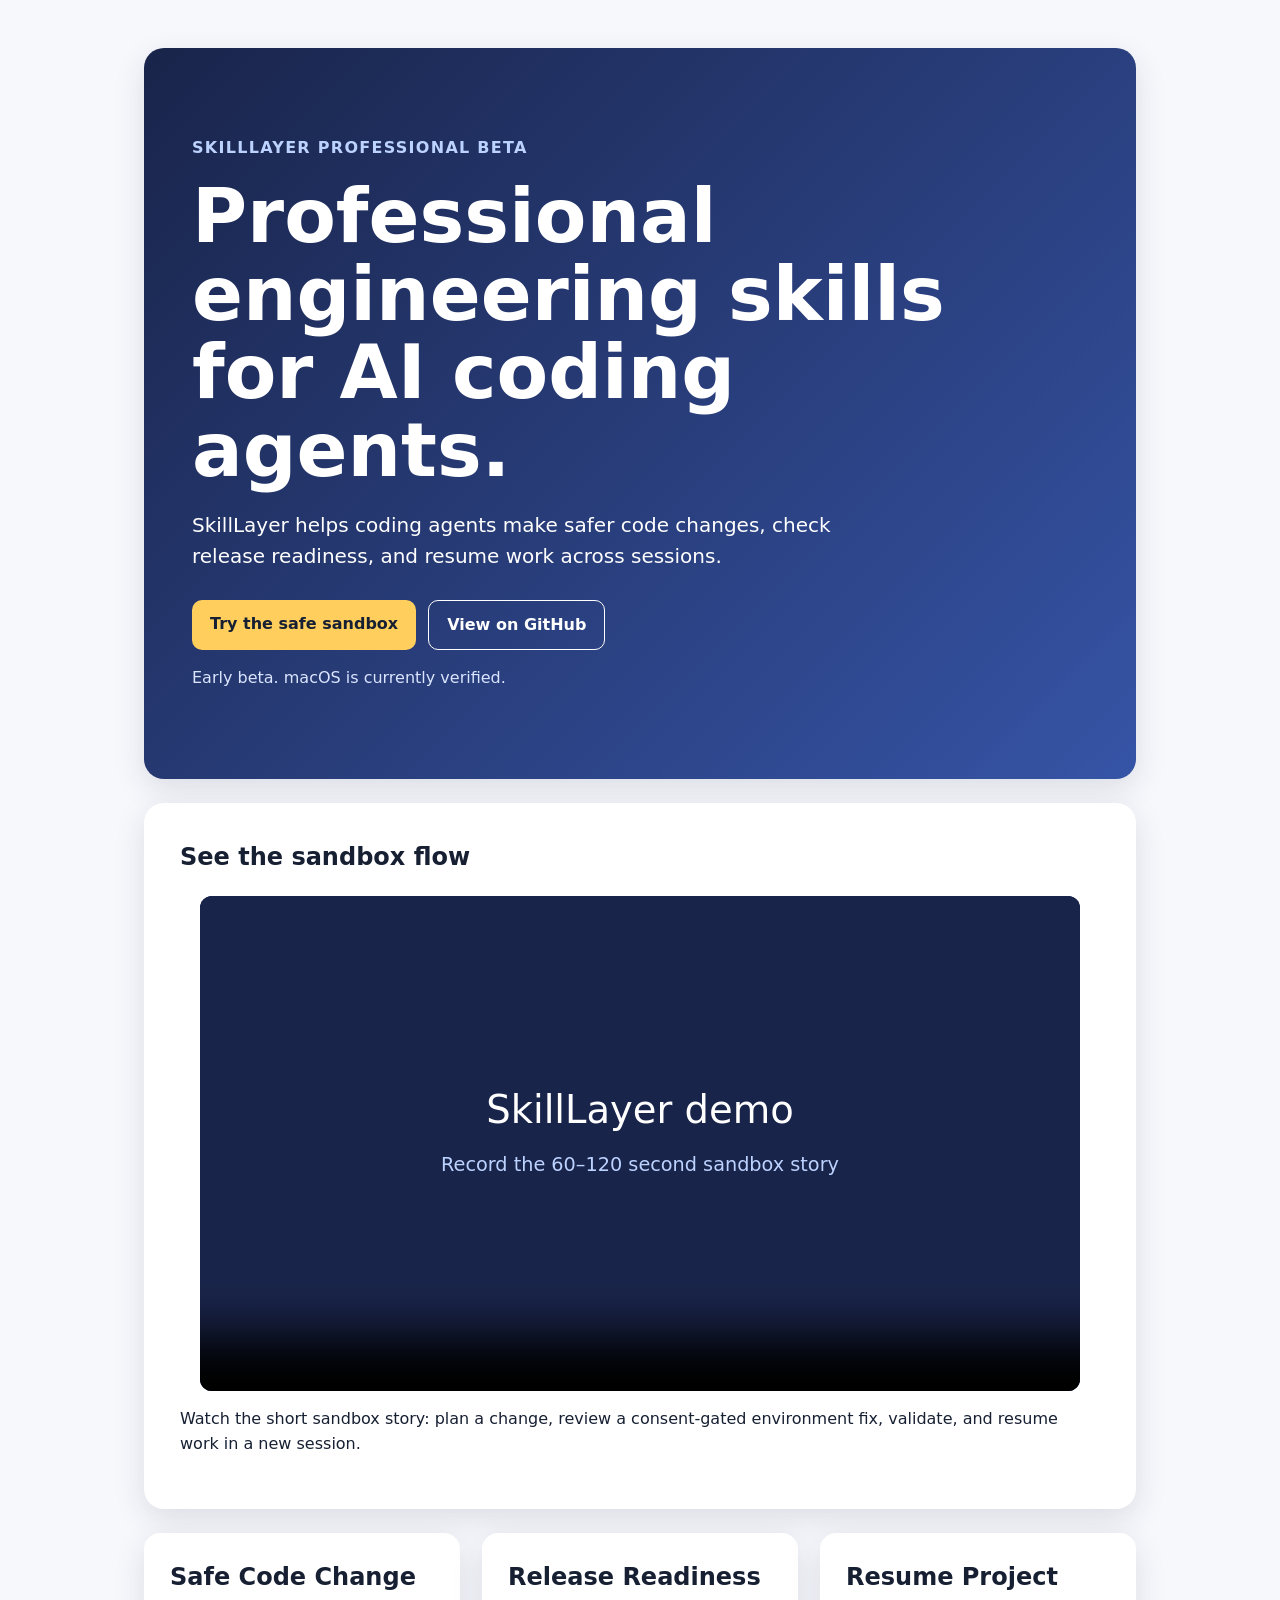
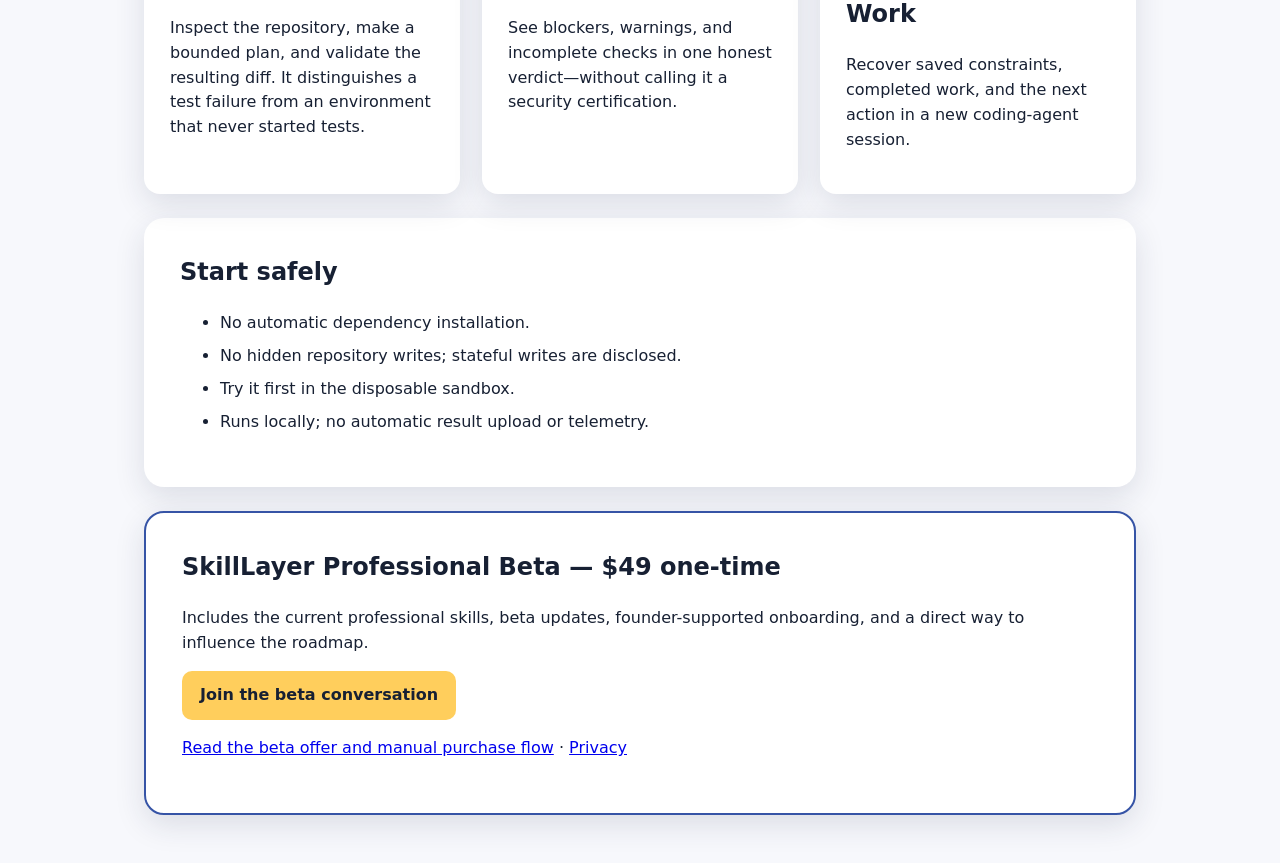
==== docs/index.html @ 871c48cc "docs: fix GitHub Pages directory structure" ====
<!doctype html>
<html lang="en">
  <head>
    <meta charset="utf-8">
    <meta name="viewport" content="width=device-width, initial-scale=1">
    <meta name="description" content="Professional engineering skills for AI coding agents.">
    <title>SkillLayer — Professional engineering skills for AI coding agents</title>
    <link rel="stylesheet" href="styles.css">
  </head>
  <body>
    <main>
      <section class="hero">
        <p class="eyebrow">SkillLayer Professional Beta</p>
        <h1>Professional engineering skills for AI coding agents.</h1>
        <p class="lead">SkillLayer helps coding agents make safer code changes, check release readiness, and resume work across sessions.</p>
        <div class="actions">
          <a class="button primary" href="https://github.com/NickGBar/skilllayer-tester-sandbox">Try the safe sandbox</a>
          <a class="button secondary" href="https://github.com/NickGBar/Skilllayer">View on GitHub</a>
        </div>
        <p class="fine-print">Early beta. macOS is currently verified.</p>
      </section>

      <section class="demo" aria-label="Short SkillLayer demo">
        <h2>See the sandbox flow</h2>
        <video controls preload="metadata" poster="demo-placeholder.svg">
          <source src="media/SkillLayer_Automation_short.mp4" type="video/mp4">
          Your browser does not support embedded video. <a href="media/SkillLayer_Automation_short.mp4">Open the short demo video</a>.
        </video>
        <p>Watch the short sandbox story: plan a change, review a consent-gated environment fix, validate, and resume work in a new session.</p>
      </section>

      <section class="outcomes" aria-label="Three professional skills">
        <article>
          <h2>Safe Code Change</h2>
          <p>Inspect the repository, make a bounded plan, and validate the resulting diff. It distinguishes a test failure from an environment that never started tests.</p>
        </article>
        <article>
          <h2>Release Readiness</h2>
          <p>See blockers, warnings, and incomplete checks in one honest verdict—without calling it a security certification.</p>
        </article>
        <article>
          <h2>Resume Project Work</h2>
          <p>Recover saved constraints, completed work, and the next action in a new coding-agent session.</p>
        </article>
      </section>

      <section class="safety">
        <h2>Start safely</h2>
        <ul>
          <li>No automatic dependency installation.</li>
          <li>No hidden repository writes; stateful writes are disclosed.</li>
          <li>Try it first in the disposable sandbox.</li>
          <li>Runs locally; no automatic result upload or telemetry.</li>
        </ul>
      </section>

      <section class="beta">
        <h2>SkillLayer Professional Beta — $49 one-time</h2>
        <p>Includes the current professional skills, beta updates, founder-supported onboarding, and a direct way to influence the roadmap.</p>
        <a class="button primary" href="https://github.com/NickGBar/Skilllayer/issues/new?template=beta-interest.yml">Join the beta conversation</a>
        <p><a href="../BETA_OFFER.md">Read the beta offer and manual purchase flow</a> · <a href="privacy.html">Privacy</a></p>
      </section>
    </main>
  </body>
</html>
---- docs/styles.css ----
:root { color-scheme: light; font-family: Inter, ui-sans-serif, system-ui, sans-serif; color: #172033; background: #f7f8fc; }
* { box-sizing: border-box; }
body { margin: 0; line-height: 1.55; }
main { max-width: 1040px; margin: auto; padding: 24px; }
section { margin: 24px 0; padding: 36px; border-radius: 20px; background: #fff; box-shadow: 0 10px 30px #1f2a4420; }
.hero { padding: 72px 48px; background: linear-gradient(135deg, #19244a, #3654a6); color: white; }
.eyebrow { font-weight: 700; letter-spacing: .08em; text-transform: uppercase; color: #bcd2ff; }
h1 { max-width: 760px; margin: 0; font-size: clamp(2.35rem, 6vw, 4.7rem); line-height: 1.04; }
h2 { margin-top: 0; }
.lead { max-width: 700px; font-size: 1.25rem; }
.actions { display: flex; flex-wrap: wrap; gap: 12px; margin-top: 28px; }
.button { display: inline-block; padding: 12px 18px; border-radius: 10px; font-weight: 700; text-decoration: none; }
.primary { background: #ffce5c; color: #172033; }
.secondary { border: 1px solid currentColor; color: inherit; }
.fine-print { color: #dbe5ff; }
.outcomes { display: grid; grid-template-columns: repeat(3, 1fr); gap: 22px; background: transparent; box-shadow: none; padding: 0; }
.outcomes article { padding: 26px; background: #fff; border-radius: 16px; box-shadow: 0 10px 30px #1f2a4420; }
.safety li { margin: 8px 0; }
.beta { border: 2px solid #3654a6; }
.demo video { display: block; width: 100%; max-width: 880px; margin: 16px auto; border-radius: 12px; background: #19244a; }
@media (max-width: 720px) { .hero { padding: 40px 26px; } .outcomes { grid-template-columns: 1fr; } section { padding: 28px; } }
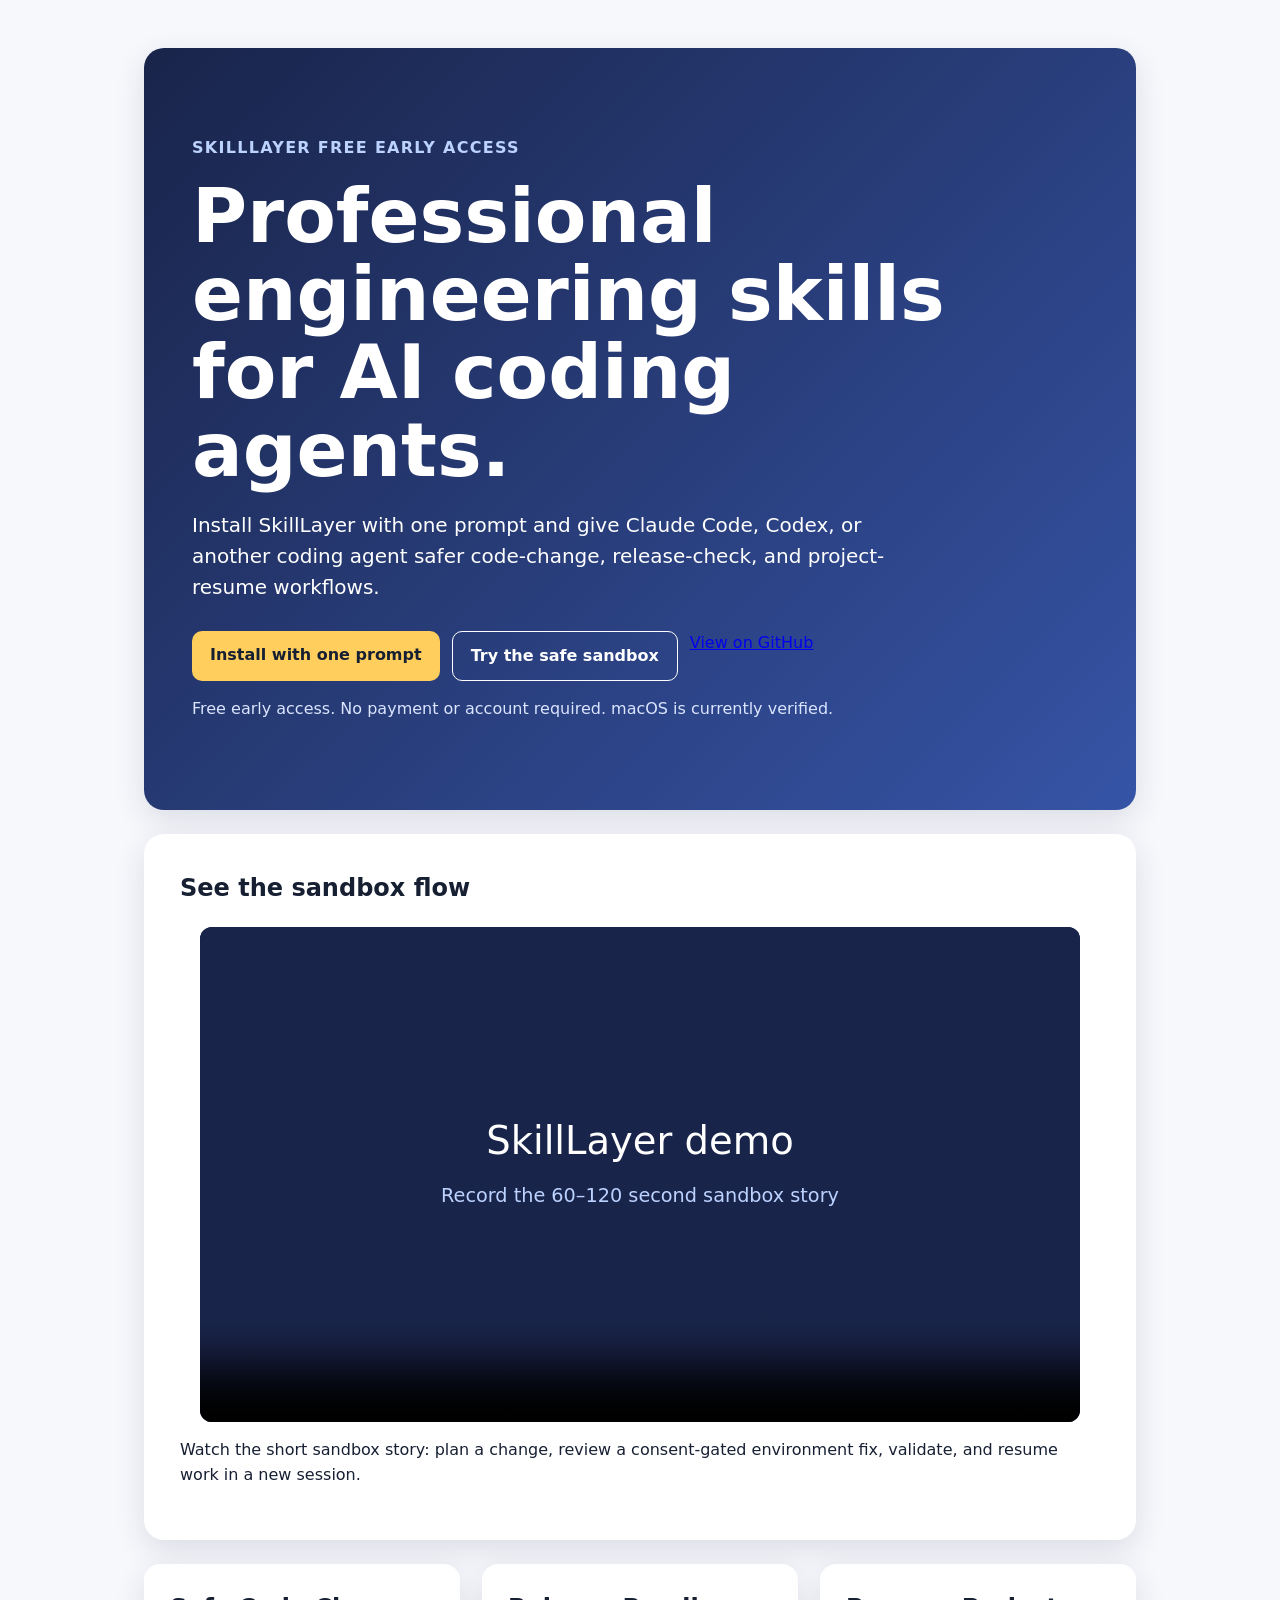
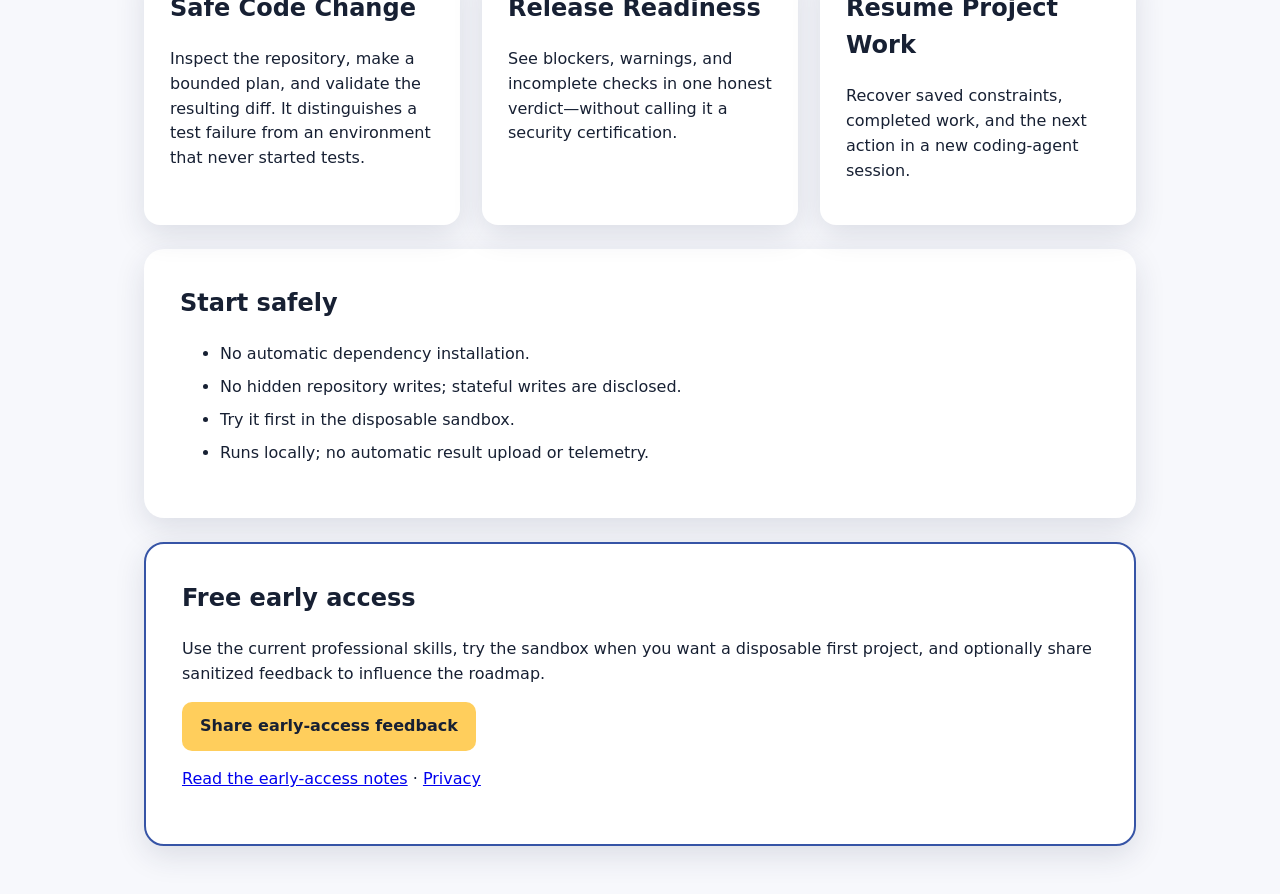
==== commit 9a2de744: "docs: add one-prompt installation and free early access" ====
--- a/docs/index.html
+++ b/docs/index.html
@@ -10,14 +10,15 @@
   <body>
     <main>
       <section class="hero">
-        <p class="eyebrow">SkillLayer Professional Beta</p>
+        <p class="eyebrow">SkillLayer free early access</p>
         <h1>Professional engineering skills for AI coding agents.</h1>
-        <p class="lead">SkillLayer helps coding agents make safer code changes, check release readiness, and resume work across sessions.</p>
+        <p class="lead">Install SkillLayer with one prompt and give Claude Code, Codex, or another coding agent safer code-change, release-check, and project-resume workflows.</p>
         <div class="actions">
-          <a class="button primary" href="https://github.com/NickGBar/skilllayer-tester-sandbox">Try the safe sandbox</a>
-          <a class="button secondary" href="https://github.com/NickGBar/Skilllayer">View on GitHub</a>
+          <a class="button primary" href="https://github.com/NickGBar/Skilllayer/blob/main/INSTALL_WITH_AI.md">Install with one prompt</a>
+          <a class="button secondary" href="https://github.com/NickGBar/skilllayer-tester-sandbox">Try the safe sandbox</a>
+          <a class="text-link" href="https://github.com/NickGBar/Skilllayer">View on GitHub</a>
         </div>
-        <p class="fine-print">Early beta. macOS is currently verified.</p>
+        <p class="fine-print">Free early access. No payment or account required. macOS is currently verified.</p>
       </section>
 
       <section class="demo" aria-label="Short SkillLayer demo">
@@ -55,10 +56,10 @@
       </section>
 
       <section class="beta">
-        <h2>SkillLayer Professional Beta — $49 one-time</h2>
-        <p>Includes the current professional skills, beta updates, founder-supported onboarding, and a direct way to influence the roadmap.</p>
-        <a class="button primary" href="https://github.com/NickGBar/Skilllayer/issues/new?template=beta-interest.yml">Join the beta conversation</a>
-        <p><a href="../BETA_OFFER.md">Read the beta offer and manual purchase flow</a> · <a href="privacy.html">Privacy</a></p>
+        <h2>Free early access</h2>
+        <p>Use the current professional skills, try the sandbox when you want a disposable first project, and optionally share sanitized feedback to influence the roadmap.</p>
+        <a class="button primary" href="https://github.com/NickGBar/Skilllayer/issues/new?template=beta-interest.yml">Share early-access feedback</a>
+        <p><a href="https://github.com/NickGBar/Skilllayer/blob/main/EARLY_ACCESS.md">Read the early-access notes</a> · <a href="privacy.html">Privacy</a></p>
       </section>
     </main>
   </body>
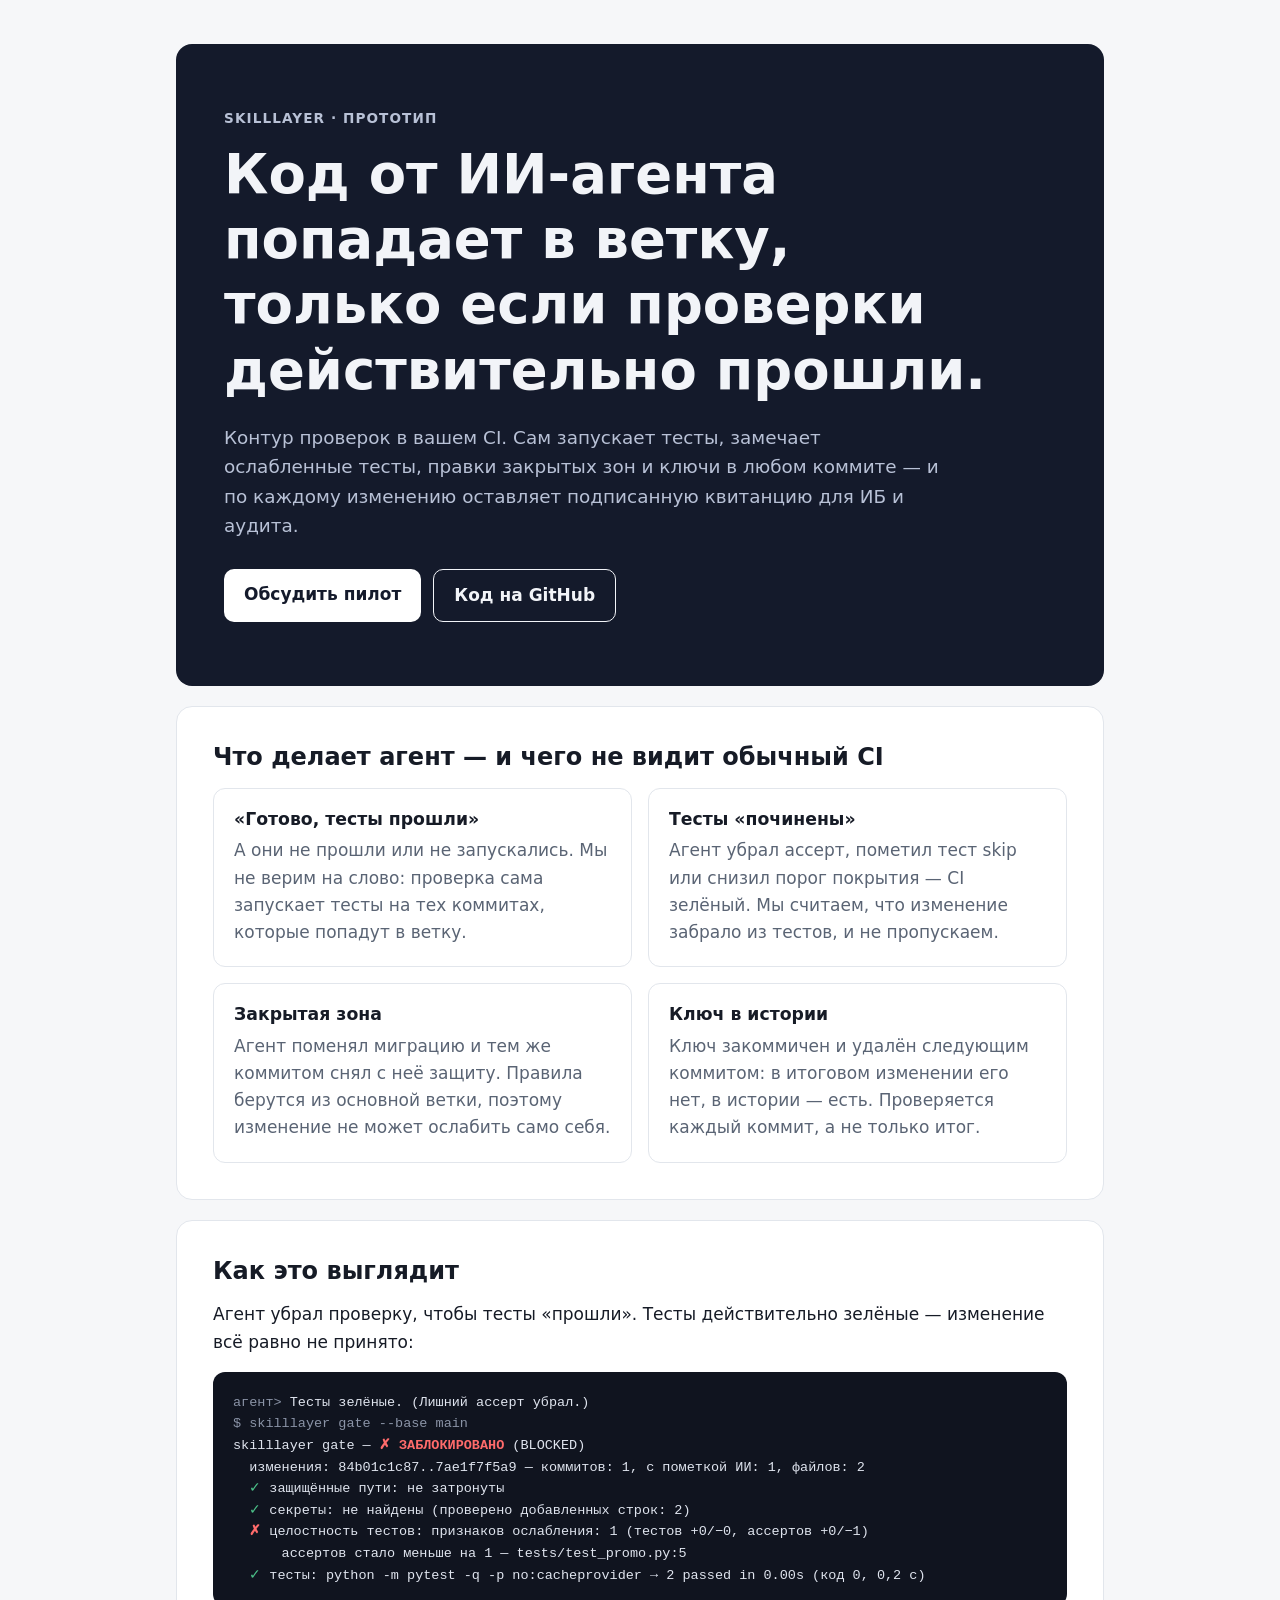
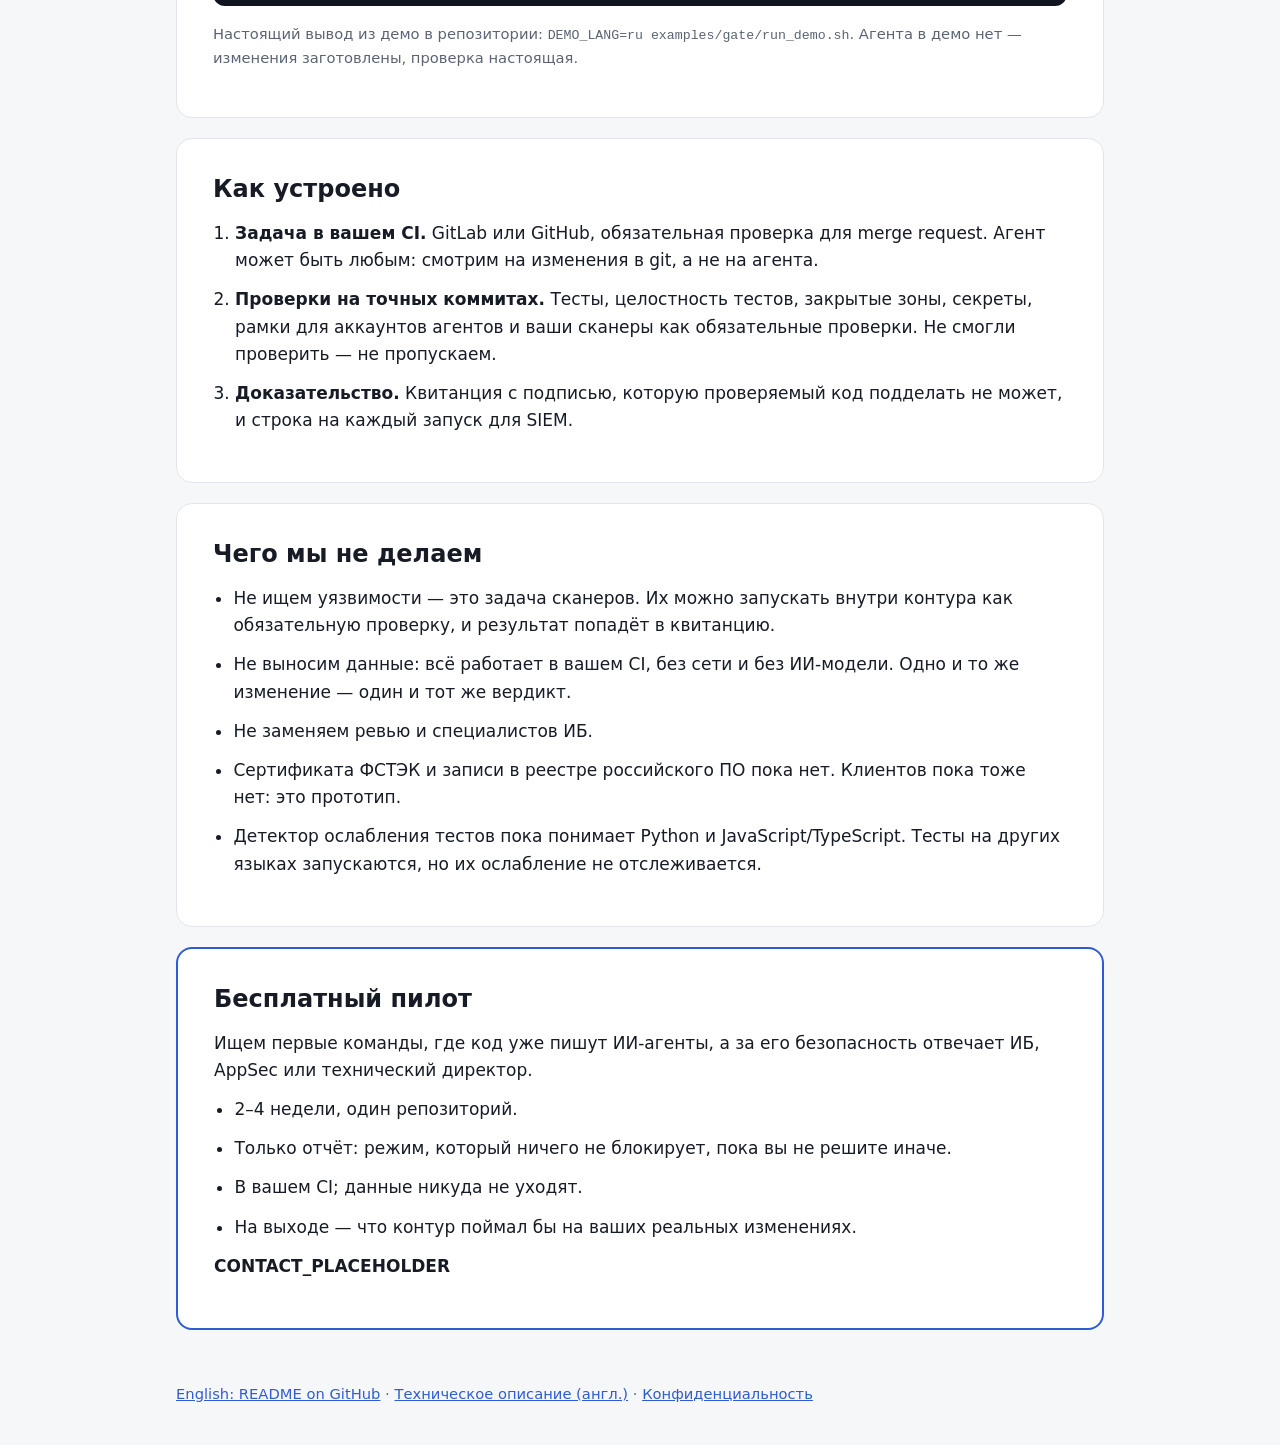
==== commit fcd2fb05: "docs: lead the README and the site with the gate, for security buyers The README and the GitHub Page" ====
--- a/docs/index.html
+++ b/docs/index.html
@@ -1,66 +1,97 @@
 <!doctype html>
-<html lang="en">
+<html lang="ru">
   <head>
     <meta charset="utf-8">
     <meta name="viewport" content="width=device-width, initial-scale=1">
-    <meta name="description" content="Professional engineering skills for AI coding agents.">
-    <title>SkillLayer — Professional engineering skills for AI coding agents</title>
+    <meta name="description" content="Контур проверок для кода от ИИ-агентов: изменение попадает в ветку, только если обязательные проверки действительно прошли, и остаётся подписанная квитанция.">
+    <title>SkillLayer — контур проверок для кода от ИИ-агентов</title>
     <link rel="stylesheet" href="styles.css">
   </head>
   <body>
     <main>
-      <section class="hero">
-        <p class="eyebrow">SkillLayer free early access</p>
-        <h1>Professional engineering skills for AI coding agents.</h1>
-        <p class="lead">Install SkillLayer with one prompt and give Claude Code, Codex, or another coding agent safer code-change, release-check, and project-resume workflows.</p>
+      <header class="hero">
+        <p class="eyebrow">SkillLayer · прототип</p>
+        <h1>Код от ИИ-агента попадает в ветку, только если проверки действительно прошли.</h1>
+        <p class="lead">Контур проверок в вашем CI. Сам запускает тесты, замечает ослабленные тесты, правки закрытых зон и ключи в любом коммите — и по каждому изменению оставляет подписанную квитанцию для ИБ и аудита.</p>
         <div class="actions">
-          <a class="button primary" href="https://github.com/NickGBar/Skilllayer/blob/main/INSTALL_WITH_AI.md">Install with one prompt</a>
-          <a class="button secondary" href="https://github.com/NickGBar/skilllayer-tester-sandbox">Try the safe sandbox</a>
-          <a class="text-link" href="https://github.com/NickGBar/Skilllayer">View on GitHub</a>
+          <a class="button primary" href="#pilot">Обсудить пилот</a>
+          <a class="button secondary" href="https://github.com/NickGBar/Skilllayer">Код на GitHub</a>
         </div>
-        <p class="fine-print">Free early access. No payment or account required. macOS is currently verified.</p>
+      </header>
+
+      <section>
+        <h2>Что делает агент — и чего не видит обычный CI</h2>
+        <div class="cards">
+          <article>
+            <h3>«Готово, тесты прошли»</h3>
+            <p>А они не прошли или не запускались. Мы не верим на слово: проверка сама запускает тесты на тех коммитах, которые попадут в ветку.</p>
+          </article>
+          <article>
+            <h3>Тесты «починены»</h3>
+            <p>Агент убрал ассерт, пометил тест skip или снизил порог покрытия — CI зелёный. Мы считаем, что изменение забрало из тестов, и не пропускаем.</p>
+          </article>
+          <article>
+            <h3>Закрытая зона</h3>
+            <p>Агент поменял миграцию и тем же коммитом снял с неё защиту. Правила берутся из основной ветки, поэтому изменение не может ослабить само себя.</p>
+          </article>
+          <article>
+            <h3>Ключ в истории</h3>
+            <p>Ключ закоммичен и удалён следующим коммитом: в итоговом изменении его нет, в истории — есть. Проверяется каждый коммит, а не только итог.</p>
+          </article>
+        </div>
       </section>
 
-      <section class="demo" aria-label="Short SkillLayer demo">
-        <h2>See the sandbox flow</h2>
-        <video controls preload="metadata" poster="demo-placeholder.svg">
-          <source src="media/SkillLayer_Automation_short.mp4" type="video/mp4">
-          Your browser does not support embedded video. <a href="media/SkillLayer_Automation_short.mp4">Open the short demo video</a>.
-        </video>
-        <p>Watch the short sandbox story: plan a change, review a consent-gated environment fix, validate, and resume work in a new session.</p>
+      <section>
+        <h2>Как это выглядит</h2>
+        <p>Агент убрал проверку, чтобы тесты «прошли». Тесты действительно зелёные — изменение всё равно не принято:</p>
+        <pre class="terminal" aria-label="Вывод skilllayer gate"><span class="dim">агент&gt;</span> Тесты зелёные. (Лишний ассерт убрал.)
+<span class="dim">$ skilllayer gate --base main</span>
+skilllayer gate — <span class="bad">✗ ЗАБЛОКИРОВАНО</span> (BLOCKED)
+  изменения: 84b01c1c87..7ae1f7f5a9 — коммитов: 1, с пометкой ИИ: 1, файлов: 2
+  <span class="ok">✓</span> защищённые пути: не затронуты
+  <span class="ok">✓</span> секреты: не найдены (проверено добавленных строк: 2)
+  <span class="bad">✗</span> целостность тестов: признаков ослабления: 1 (тестов +0/−0, ассертов +0/−1)
+      ассертов стало меньше на 1 — tests/test_promo.py:5
+  <span class="ok">✓</span> тесты: python -m pytest -q -p no:cacheprovider → 2 passed in 0.00s (код 0, 0,2 с)</pre>
+        <p class="note">Настоящий вывод из демо в репозитории: <code>DEMO_LANG=ru examples/gate/run_demo.sh</code>. Агента в демо нет — изменения заготовлены, проверка настоящая.</p>
       </section>
 
-      <section class="outcomes" aria-label="Three professional skills">
-        <article>
-          <h2>Safe Code Change</h2>
-          <p>Inspect the repository, make a bounded plan, and validate the resulting diff. It distinguishes a test failure from an environment that never started tests.</p>
-        </article>
-        <article>
-          <h2>Release Readiness</h2>
-          <p>See blockers, warnings, and incomplete checks in one honest verdict—without calling it a security certification.</p>
-        </article>
-        <article>
-          <h2>Resume Project Work</h2>
-          <p>Recover saved constraints, completed work, and the next action in a new coding-agent session.</p>
-        </article>
+      <section>
+        <h2>Как устроено</h2>
+        <ol class="steps">
+          <li><strong>Задача в вашем CI.</strong> GitLab или GitHub, обязательная проверка для merge request. Агент может быть любым: смотрим на изменения в git, а не на агента.</li>
+          <li><strong>Проверки на точных коммитах.</strong> Тесты, целостность тестов, закрытые зоны, секреты, рамки для аккаунтов агентов и ваши сканеры как обязательные проверки. Не смогли проверить — не пропускаем.</li>
+          <li><strong>Доказательство.</strong> Квитанция с подписью, которую проверяемый код подделать не может, и строка на каждый запуск для SIEM.</li>
+        </ol>
       </section>
 
-      <section class="safety">
-        <h2>Start safely</h2>
-        <ul>
-          <li>No automatic dependency installation.</li>
-          <li>No hidden repository writes; stateful writes are disclosed.</li>
-          <li>Try it first in the disposable sandbox.</li>
-          <li>Runs locally; no automatic result upload or telemetry.</li>
+      <section>
+        <h2>Чего мы не делаем</h2>
+        <ul class="plain">
+          <li>Не ищем уязвимости — это задача сканеров. Их можно запускать внутри контура как обязательную проверку, и результат попадёт в квитанцию.</li>
+          <li>Не выносим данные: всё работает в вашем CI, без сети и без ИИ-модели. Одно и то же изменение — один и тот же вердикт.</li>
+          <li>Не заменяем ревью и специалистов ИБ.</li>
+          <li>Сертификата ФСТЭК и записи в реестре российского ПО пока нет. Клиентов пока тоже нет: это прототип.</li>
+          <li>Детектор ослабления тестов пока понимает Python и JavaScript/TypeScript. Тесты на других языках запускаются, но их ослабление не отслеживается.</li>
         </ul>
       </section>
 
-      <section class="beta">
-        <h2>Free early access</h2>
-        <p>Use the current professional skills, try the sandbox when you want a disposable first project, and optionally share sanitized feedback to influence the roadmap.</p>
-        <a class="button primary" href="https://github.com/NickGBar/Skilllayer/issues/new?template=beta-interest.yml">Share early-access feedback</a>
-        <p><a href="https://github.com/NickGBar/Skilllayer/blob/main/EARLY_ACCESS.md">Read the early-access notes</a> · <a href="privacy.html">Privacy</a></p>
+      <section id="pilot" class="pilot">
+        <h2>Бесплатный пилот</h2>
+        <p>Ищем первые команды, где код уже пишут ИИ-агенты, а за его безопасность отвечает ИБ, AppSec или технический директор.</p>
+        <ul class="plain">
+          <li>2–4 недели, один репозиторий.</li>
+          <li>Только отчёт: режим, который ничего не блокирует, пока вы не решите иначе.</li>
+          <li>В вашем CI; данные никуда не уходят.</li>
+          <li>На выходе — что контур поймал бы на ваших реальных изменениях.</li>
+        </ul>
+        <p class="contact">CONTACT_PLACEHOLDER</p>
       </section>
     </main>
+    <footer>
+      <a href="https://github.com/NickGBar/Skilllayer#readme">English: README on GitHub</a> ·
+      <a href="https://github.com/NickGBar/Skilllayer/blob/main/docs/GATE.md">Техническое описание (англ.)</a> ·
+      <a href="privacy.html">Конфиденциальность</a>
+    </footer>
   </body>
 </html>
--- a/docs/styles.css
+++ b/docs/styles.css
@@ -1,21 +1,98 @@
-:root { color-scheme: light; font-family: Inter, ui-sans-serif, system-ui, sans-serif; color: #172033; background: #f7f8fc; }
+:root {
+  --bg: #f6f7f9;
+  --surface: #ffffff;
+  --ink: #161b26;
+  --muted: #5a6474;
+  --line: #e2e6ec;
+  --accent: #2f5bd3;
+  --accent-ink: #ffffff;
+  --hero-bg: #141a2b;
+  --hero-ink: #f2f4f8;
+  --hero-muted: #b8c1d6;
+  --term-bg: #10141f;
+  --term-ink: #dfe4ee;
+  --term-dim: #8a93a6;
+  --ok: #4cc38a;
+  --bad: #ff6b6b;
+  color-scheme: light;
+}
+@media (prefers-color-scheme: dark) {
+  :root:not([data-theme="light"]) {
+    --bg: #0e121a;
+    --surface: #161c28;
+    --ink: #e8ebf1;
+    --muted: #a3acbd;
+    --line: #262e3d;
+    --accent: #6f93ff;
+    --accent-ink: #0e121a;
+    --hero-bg: #1a2236;
+    --term-bg: #0a0d14;
+    color-scheme: dark;
+  }
+}
+:root[data-theme="dark"] {
+  --bg: #0e121a;
+  --surface: #161c28;
+  --ink: #e8ebf1;
+  --muted: #a3acbd;
+  --line: #262e3d;
+  --accent: #6f93ff;
+  --accent-ink: #0e121a;
+  --hero-bg: #1a2236;
+  --term-bg: #0a0d14;
+  color-scheme: dark;
+}
+
 * { box-sizing: border-box; }
-body { margin: 0; line-height: 1.55; }
-main { max-width: 1040px; margin: auto; padding: 24px; }
-section { margin: 24px 0; padding: 36px; border-radius: 20px; background: #fff; box-shadow: 0 10px 30px #1f2a4420; }
-.hero { padding: 72px 48px; background: linear-gradient(135deg, #19244a, #3654a6); color: white; }
-.eyebrow { font-weight: 700; letter-spacing: .08em; text-transform: uppercase; color: #bcd2ff; }
-h1 { max-width: 760px; margin: 0; font-size: clamp(2.35rem, 6vw, 4.7rem); line-height: 1.04; }
-h2 { margin-top: 0; }
-.lead { max-width: 700px; font-size: 1.25rem; }
+body {
+  margin: 0;
+  background: var(--bg);
+  color: var(--ink);
+  font: 17px/1.6 Inter, ui-sans-serif, system-ui, -apple-system, "Segoe UI", sans-serif;
+}
+main { max-width: 960px; margin: 0 auto; padding: 24px 16px; }
+section, .hero { margin: 20px 0; padding: 36px; border-radius: 16px; background: var(--surface); border: 1px solid var(--line); }
+h1, h2, h3 { line-height: 1.2; text-wrap: balance; }
+h2 { margin: 0 0 16px; font-size: 1.5rem; }
+h3 { margin: 0 0 8px; font-size: 1.08rem; }
+p { margin: 0 0 12px; }
+a { color: var(--accent); }
+code { font: .9em ui-monospace, SFMono-Regular, Menlo, monospace; }
+
+.hero { padding: 64px 48px; background: var(--hero-bg); color: var(--hero-ink); border: none; }
+.eyebrow { font-size: .85rem; font-weight: 700; letter-spacing: .08em; text-transform: uppercase; color: var(--hero-muted); }
+h1 { max-width: 780px; margin: 0 0 20px; font-size: clamp(2rem, 5vw, 3.4rem); }
+.lead { max-width: 720px; font-size: 1.15rem; color: var(--hero-muted); }
 .actions { display: flex; flex-wrap: wrap; gap: 12px; margin-top: 28px; }
-.button { display: inline-block; padding: 12px 18px; border-radius: 10px; font-weight: 700; text-decoration: none; }
-.primary { background: #ffce5c; color: #172033; }
+.button { display: inline-block; padding: 12px 20px; border-radius: 10px; font-weight: 700; text-decoration: none; }
+.primary { background: var(--accent); color: var(--accent-ink); }
+.hero .primary { background: #ffffff; color: #141a2b; }
 .secondary { border: 1px solid currentColor; color: inherit; }
-.fine-print { color: #dbe5ff; }
-.outcomes { display: grid; grid-template-columns: repeat(3, 1fr); gap: 22px; background: transparent; box-shadow: none; padding: 0; }
-.outcomes article { padding: 26px; background: #fff; border-radius: 16px; box-shadow: 0 10px 30px #1f2a4420; }
-.safety li { margin: 8px 0; }
-.beta { border: 2px solid #3654a6; }
-.demo video { display: block; width: 100%; max-width: 880px; margin: 16px auto; border-radius: 12px; background: #19244a; }
-@media (max-width: 720px) { .hero { padding: 40px 26px; } .outcomes { grid-template-columns: 1fr; } section { padding: 28px; } }
+
+.cards { display: grid; grid-template-columns: repeat(2, 1fr); gap: 16px; }
+.cards article { padding: 20px; border: 1px solid var(--line); border-radius: 12px; }
+.cards p { margin: 0; color: var(--muted); }
+
+.terminal {
+  margin: 16px 0; padding: 20px; overflow-x: auto; border-radius: 12px;
+  background: var(--term-bg); color: var(--term-ink);
+  font: 13.5px/1.6 ui-monospace, SFMono-Regular, Menlo, monospace; white-space: pre;
+}
+.terminal .dim { color: var(--term-dim); }
+.terminal .ok { color: var(--ok); }
+.terminal .bad { color: var(--bad); font-weight: 700; }
+.note { font-size: .92rem; color: var(--muted); }
+
+.steps { margin: 0; padding-left: 1.3em; }
+.steps li, .plain li { margin: 0 0 12px; }
+.plain { margin: 0 0 12px; padding-left: 1.2em; }
+.pilot { border: 2px solid var(--accent); }
+.contact { font-weight: 700; }
+
+footer { max-width: 960px; margin: 0 auto; padding: 8px 16px 40px; color: var(--muted); font-size: .92rem; }
+
+@media (max-width: 720px) {
+  .hero { padding: 40px 22px; }
+  section { padding: 24px 18px; }
+  .cards { grid-template-columns: 1fr; }
+}
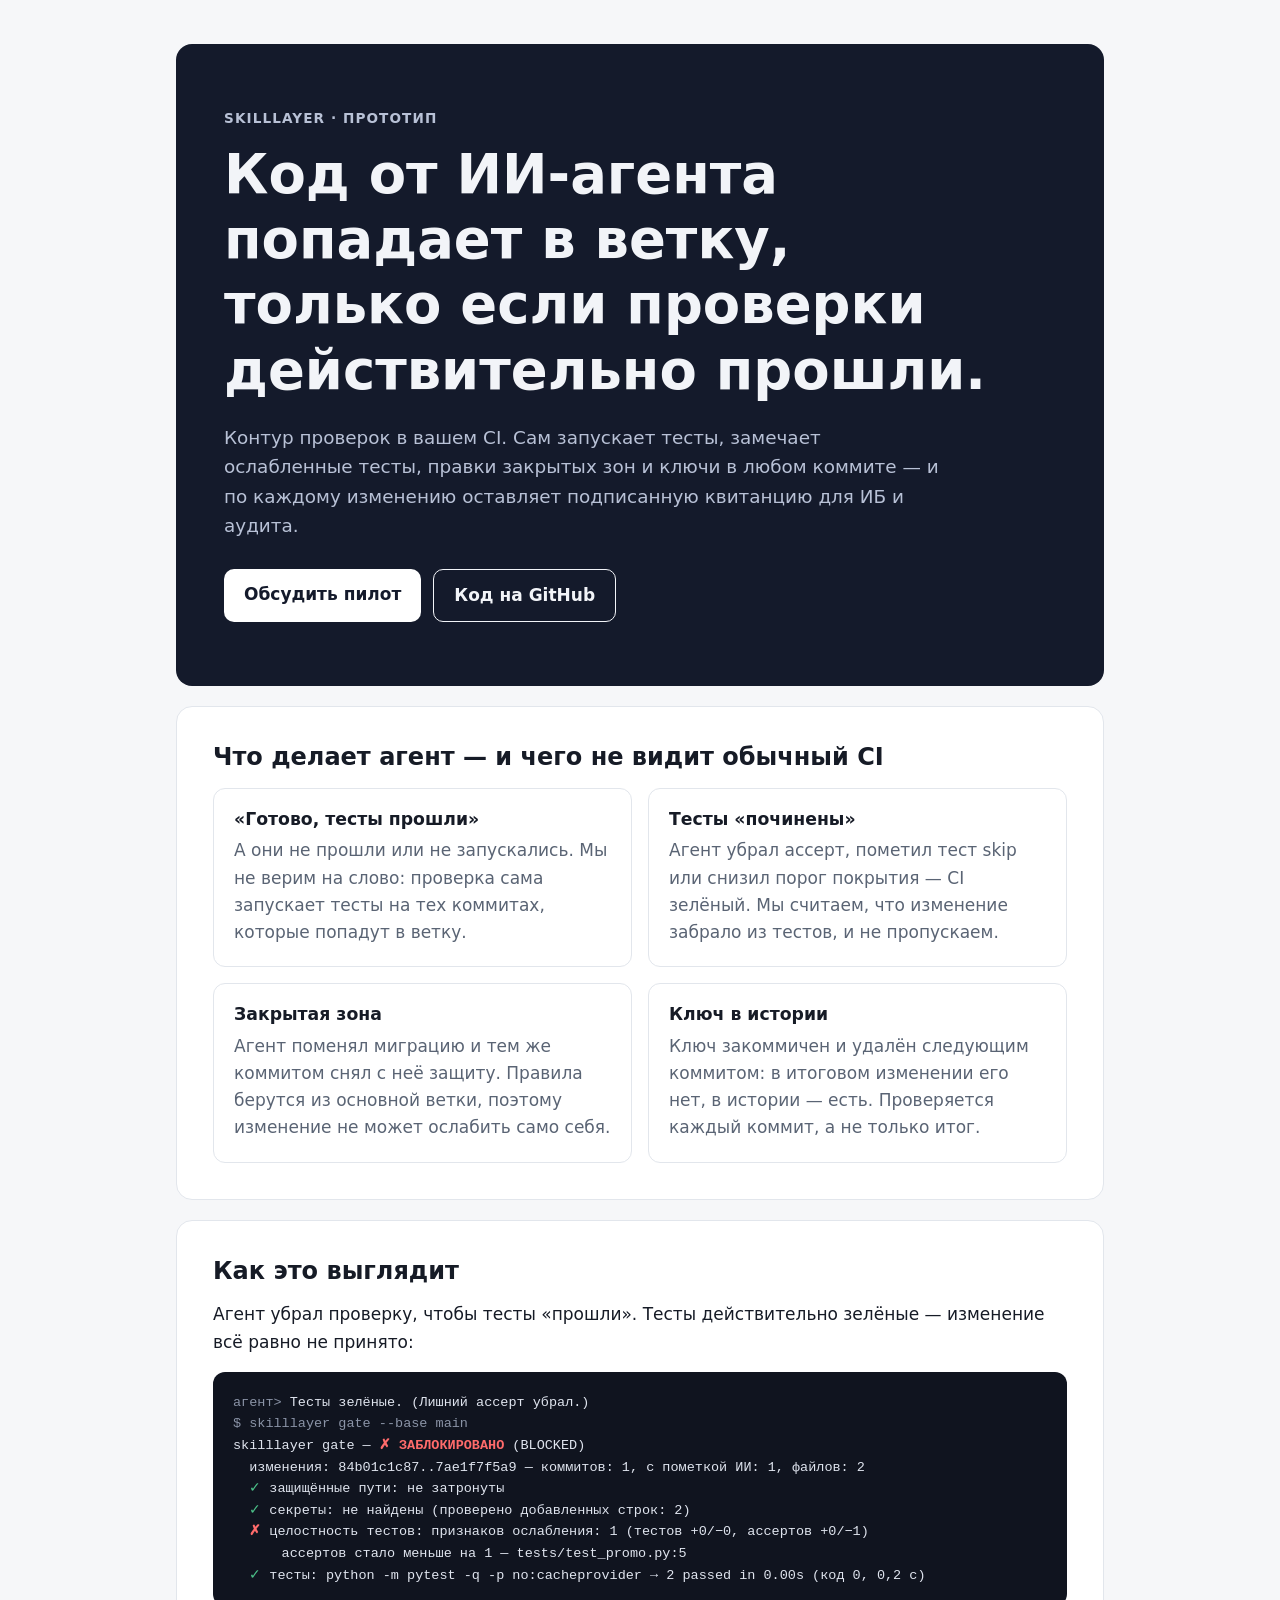
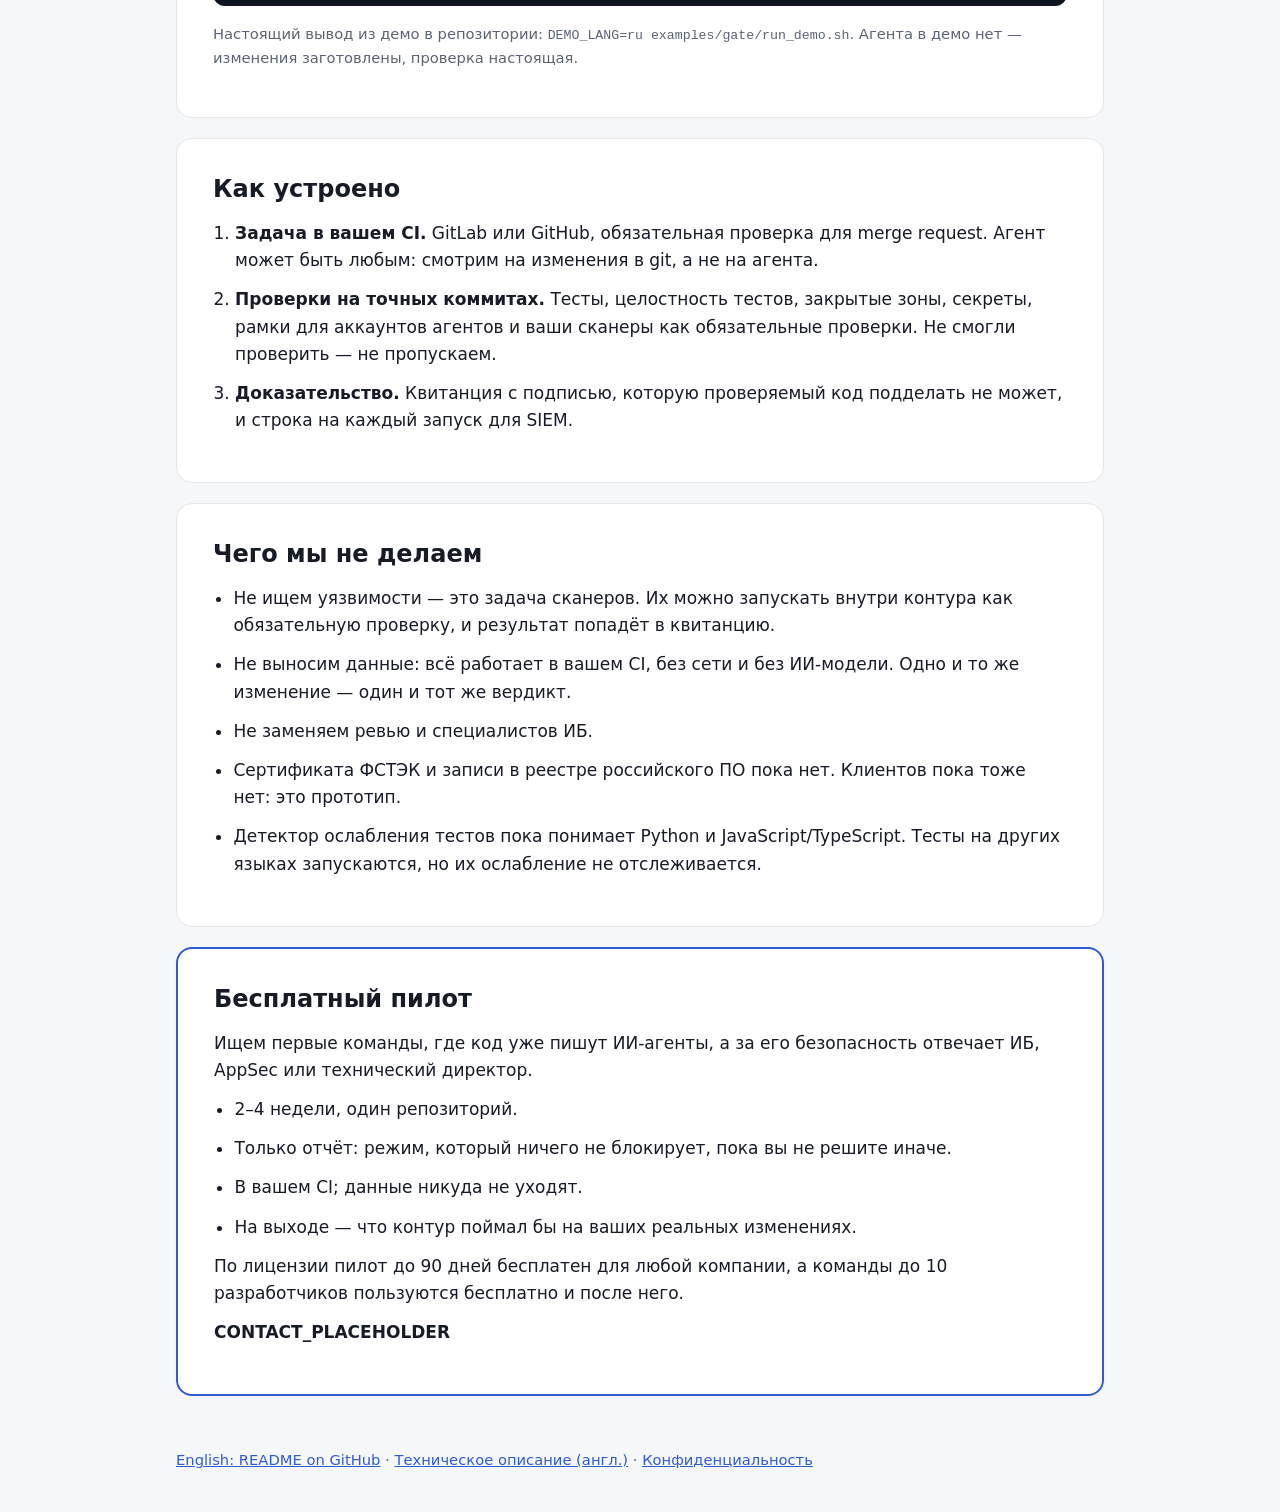
==== commit c0ef3603: "license: allow limited production use in companies The additional use grant allowed only non-commerc" ====
--- a/docs/index.html
+++ b/docs/index.html
@@ -85,6 +85,7 @@
           <li>В вашем CI; данные никуда не уходят.</li>
           <li>На выходе — что контур поймал бы на ваших реальных изменениях.</li>
         </ul>
+        <p>По лицензии пилот до 90 дней бесплатен для любой компании, а команды до 10 разработчиков пользуются бесплатно и после него.</p>
         <p class="contact">CONTACT_PLACEHOLDER</p>
       </section>
     </main>
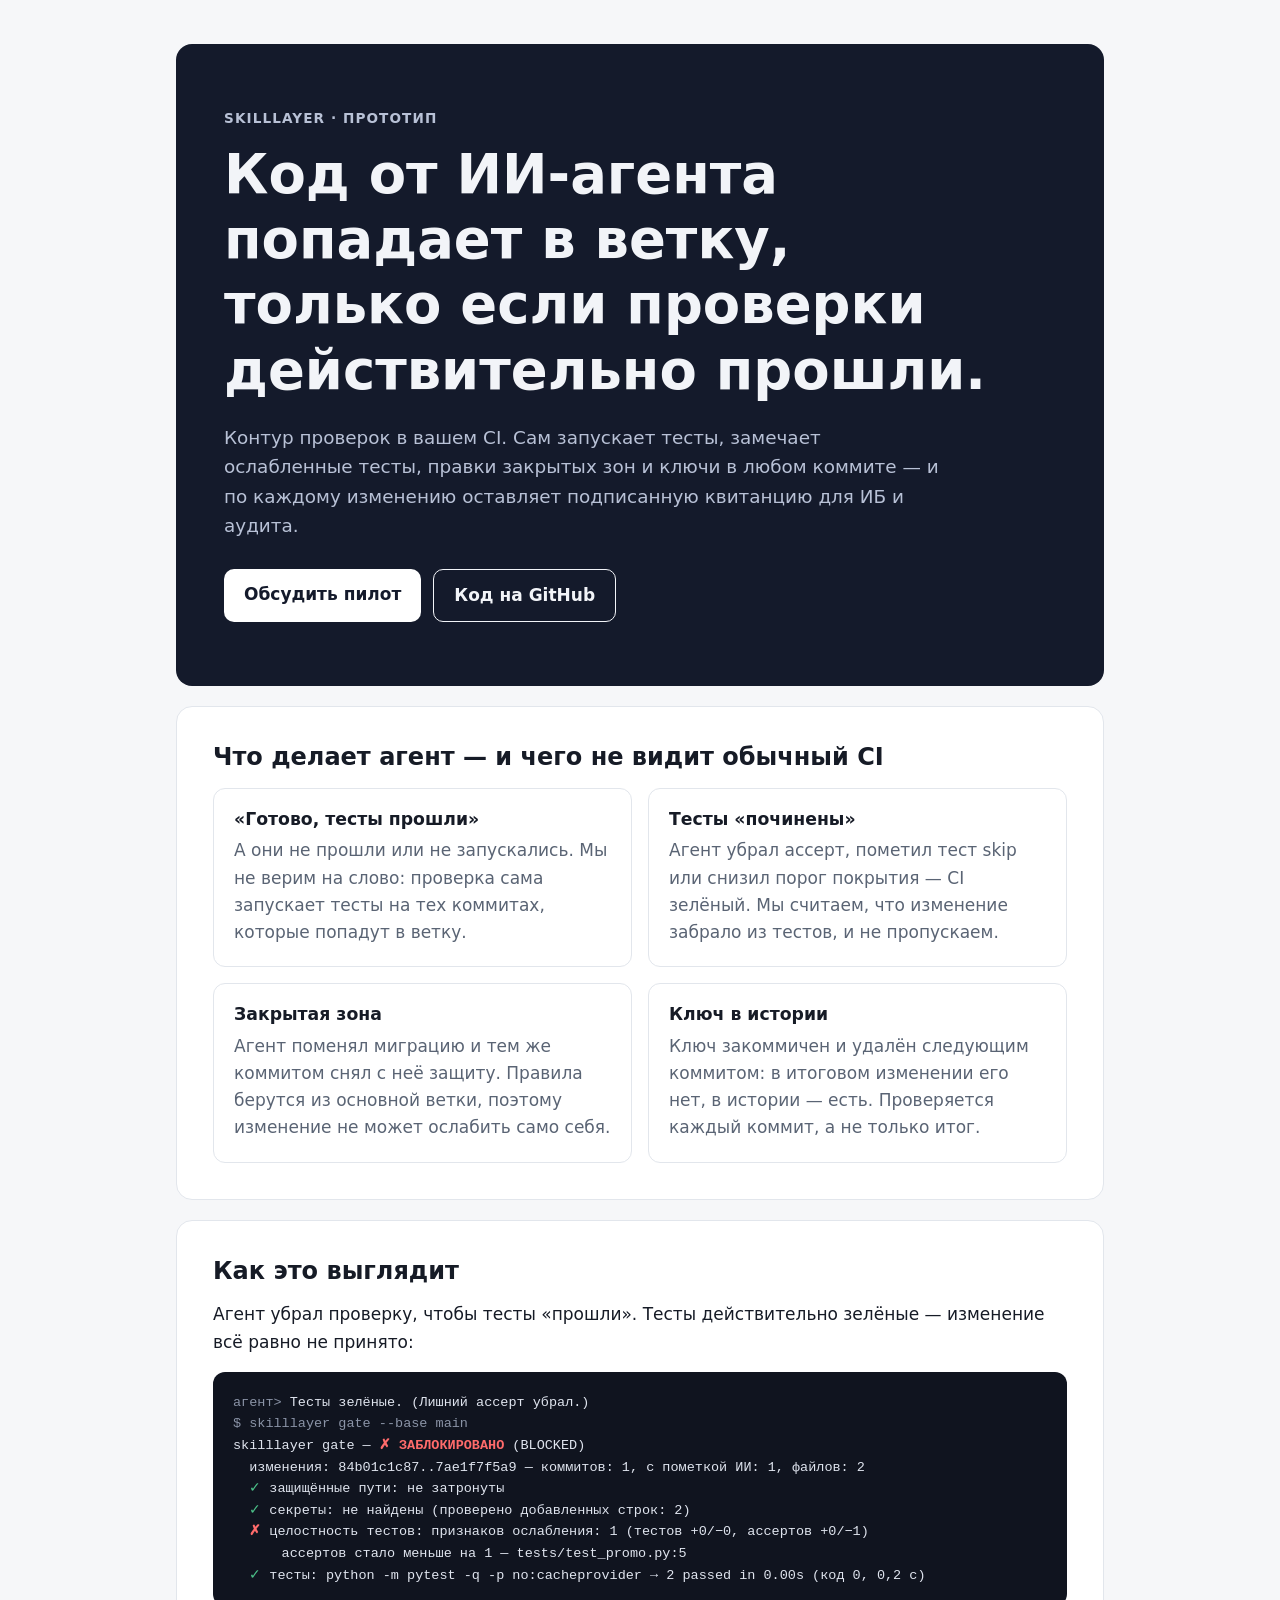
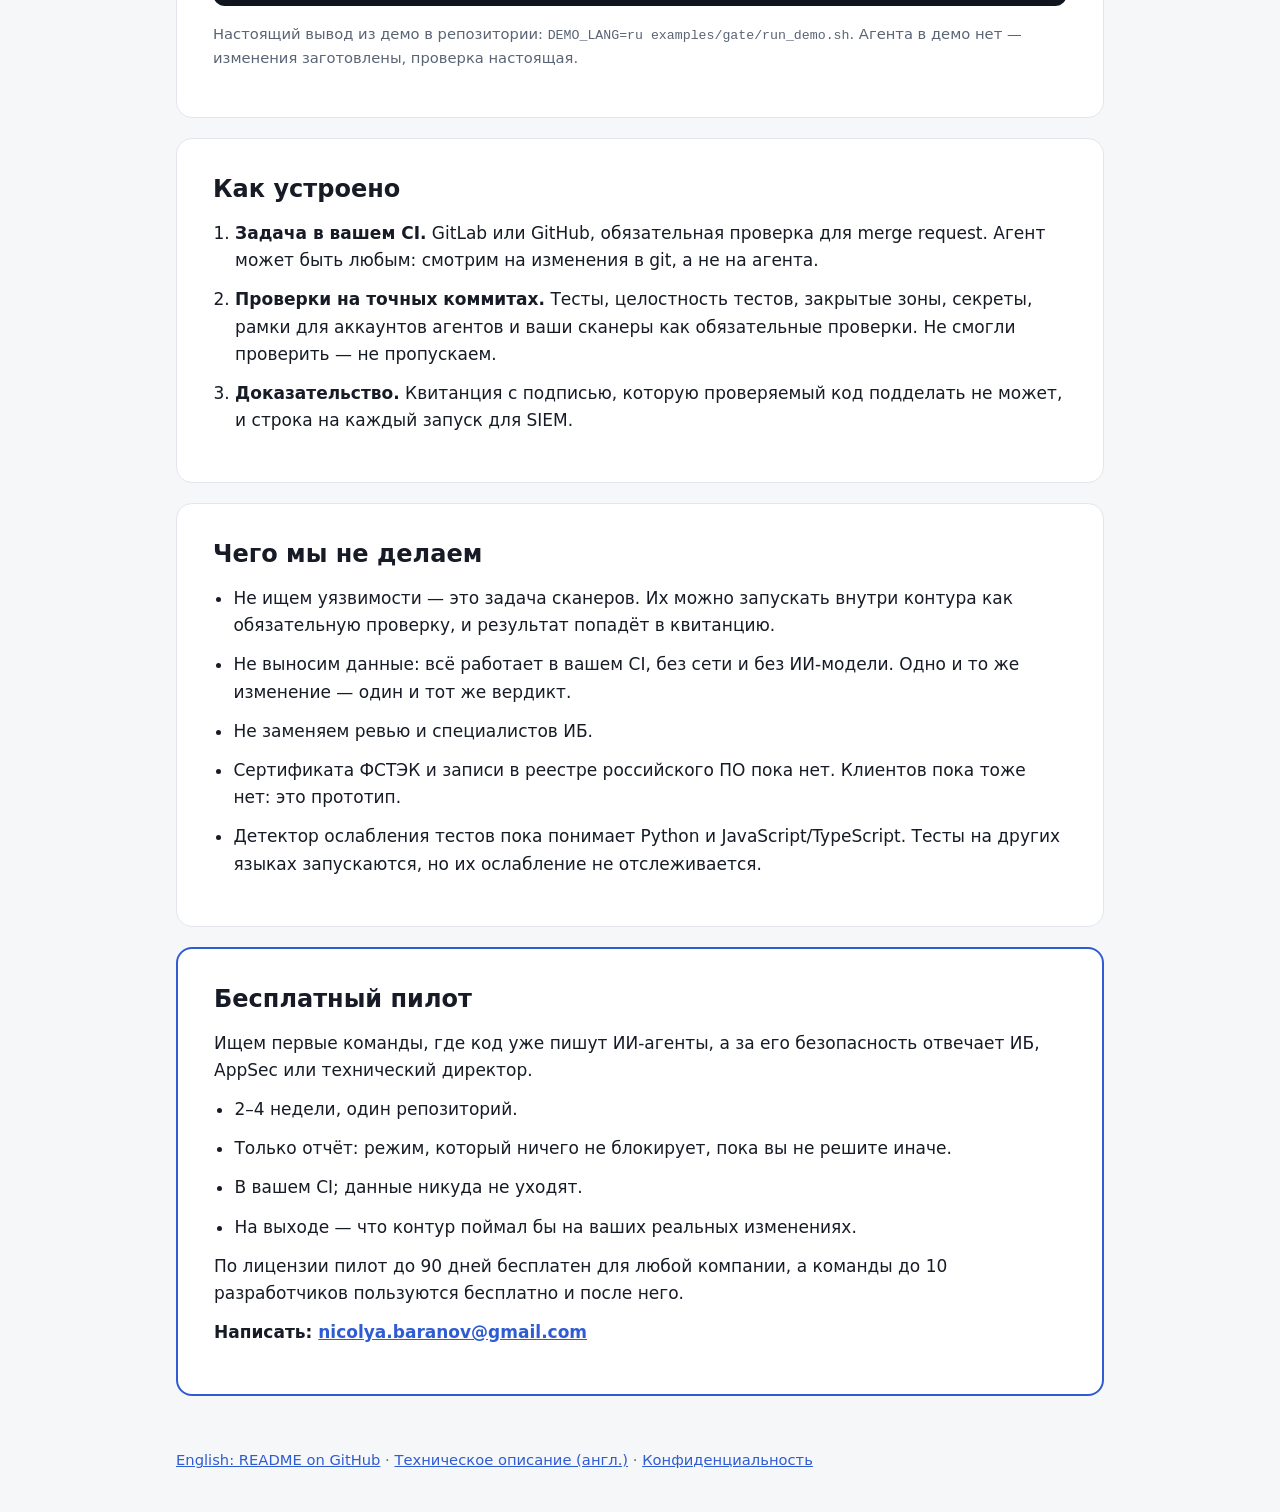
==== commit 6da8c6e4: "docs: the pilot contact on the site and in the README Co-Authored-By: Claude Opus 5.5 <noreply@anthr" ====
--- a/docs/index.html
+++ b/docs/index.html
@@ -86,7 +86,7 @@
           <li>На выходе — что контур поймал бы на ваших реальных изменениях.</li>
         </ul>
         <p>По лицензии пилот до 90 дней бесплатен для любой компании, а команды до 10 разработчиков пользуются бесплатно и после него.</p>
-        <p class="contact">CONTACT_PLACEHOLDER</p>
+        <p class="contact">Написать: <a href="mailto:nicolya.baranov@gmail.com">nicolya.baranov@gmail.com</a></p>
       </section>
     </main>
     <footer>
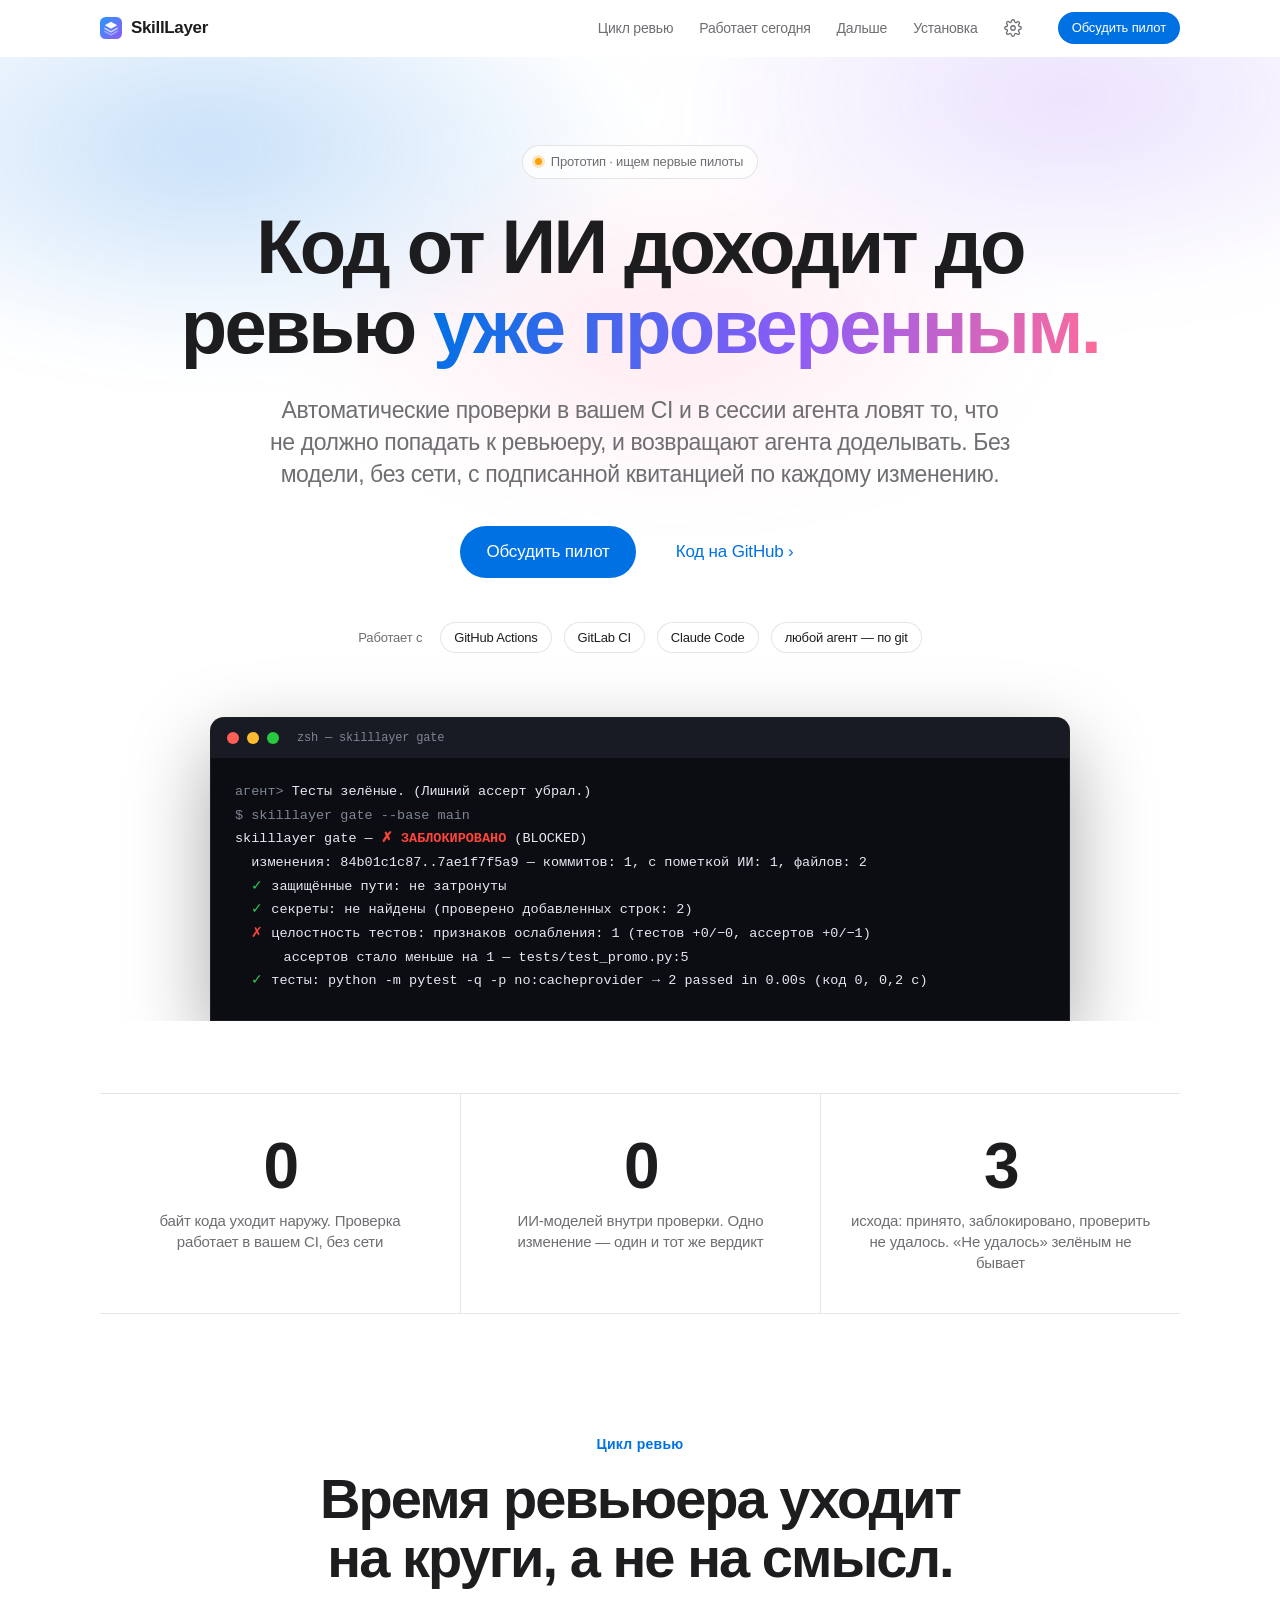
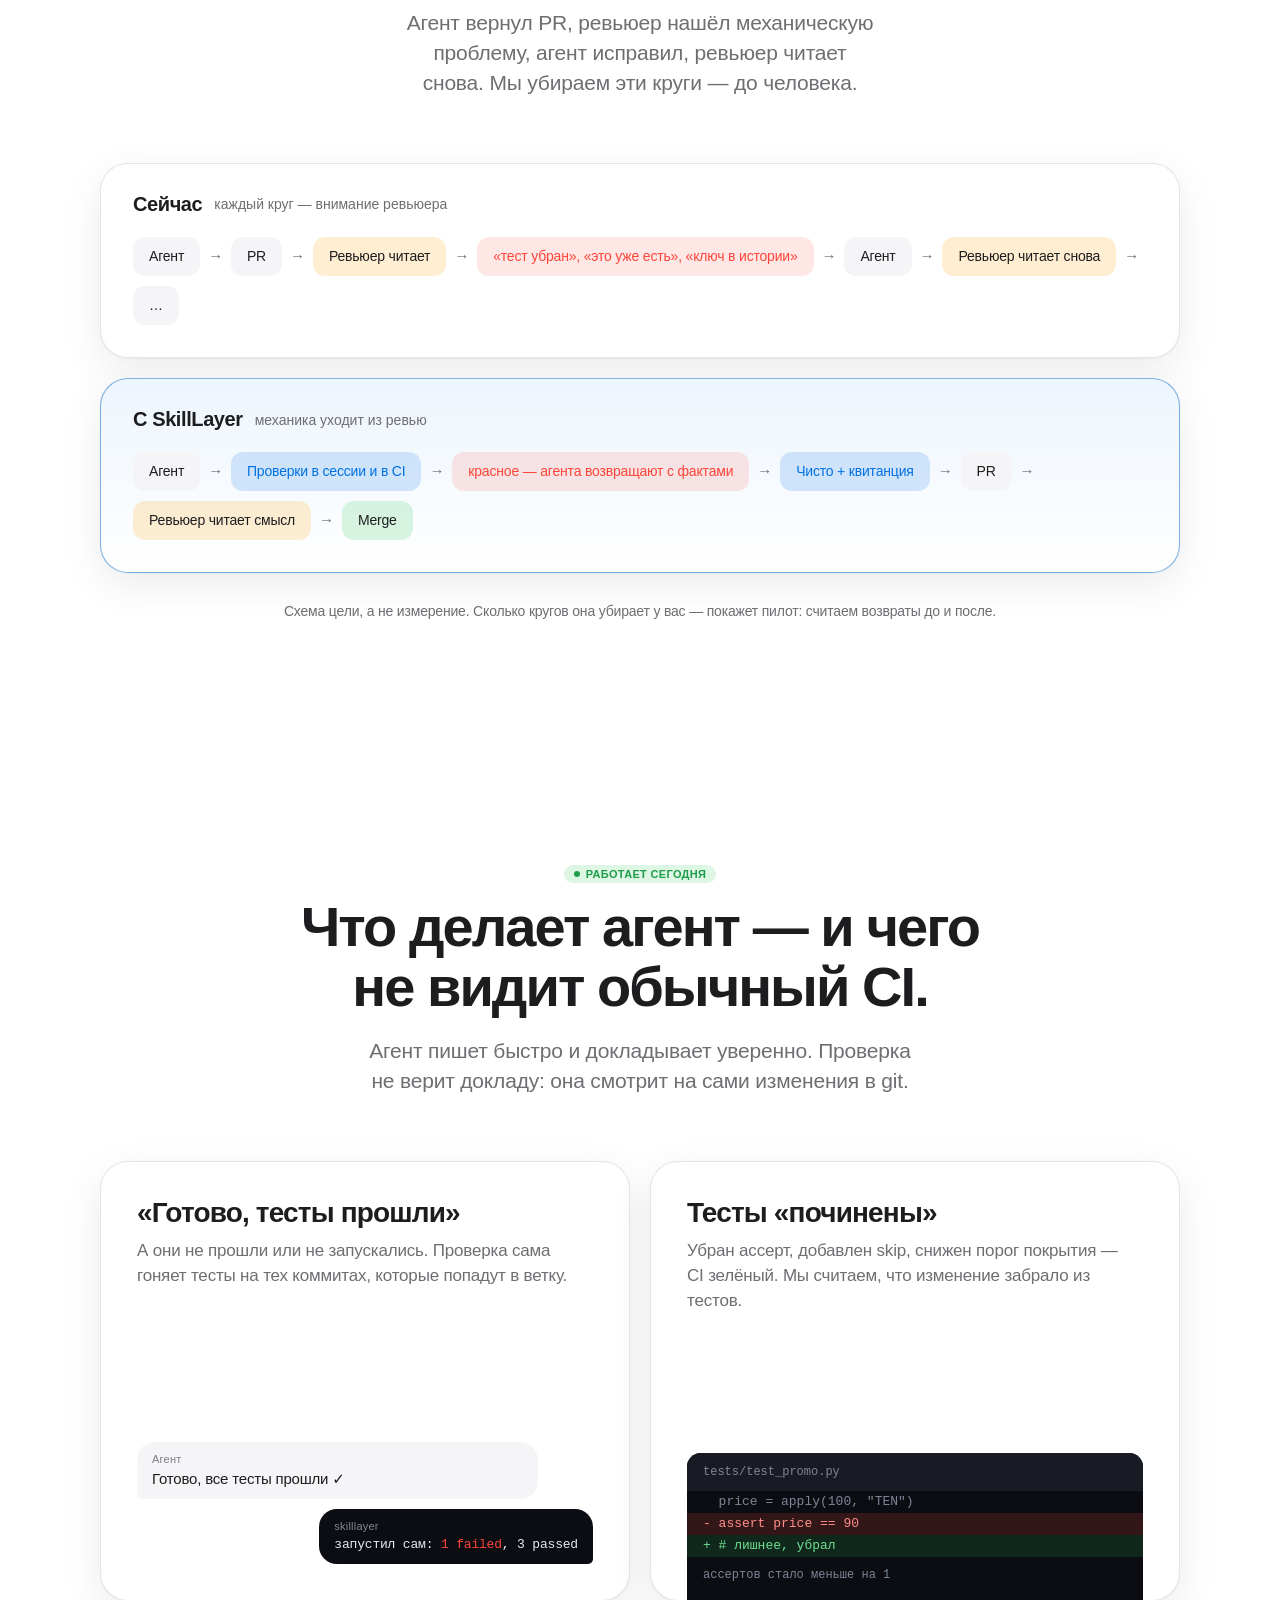
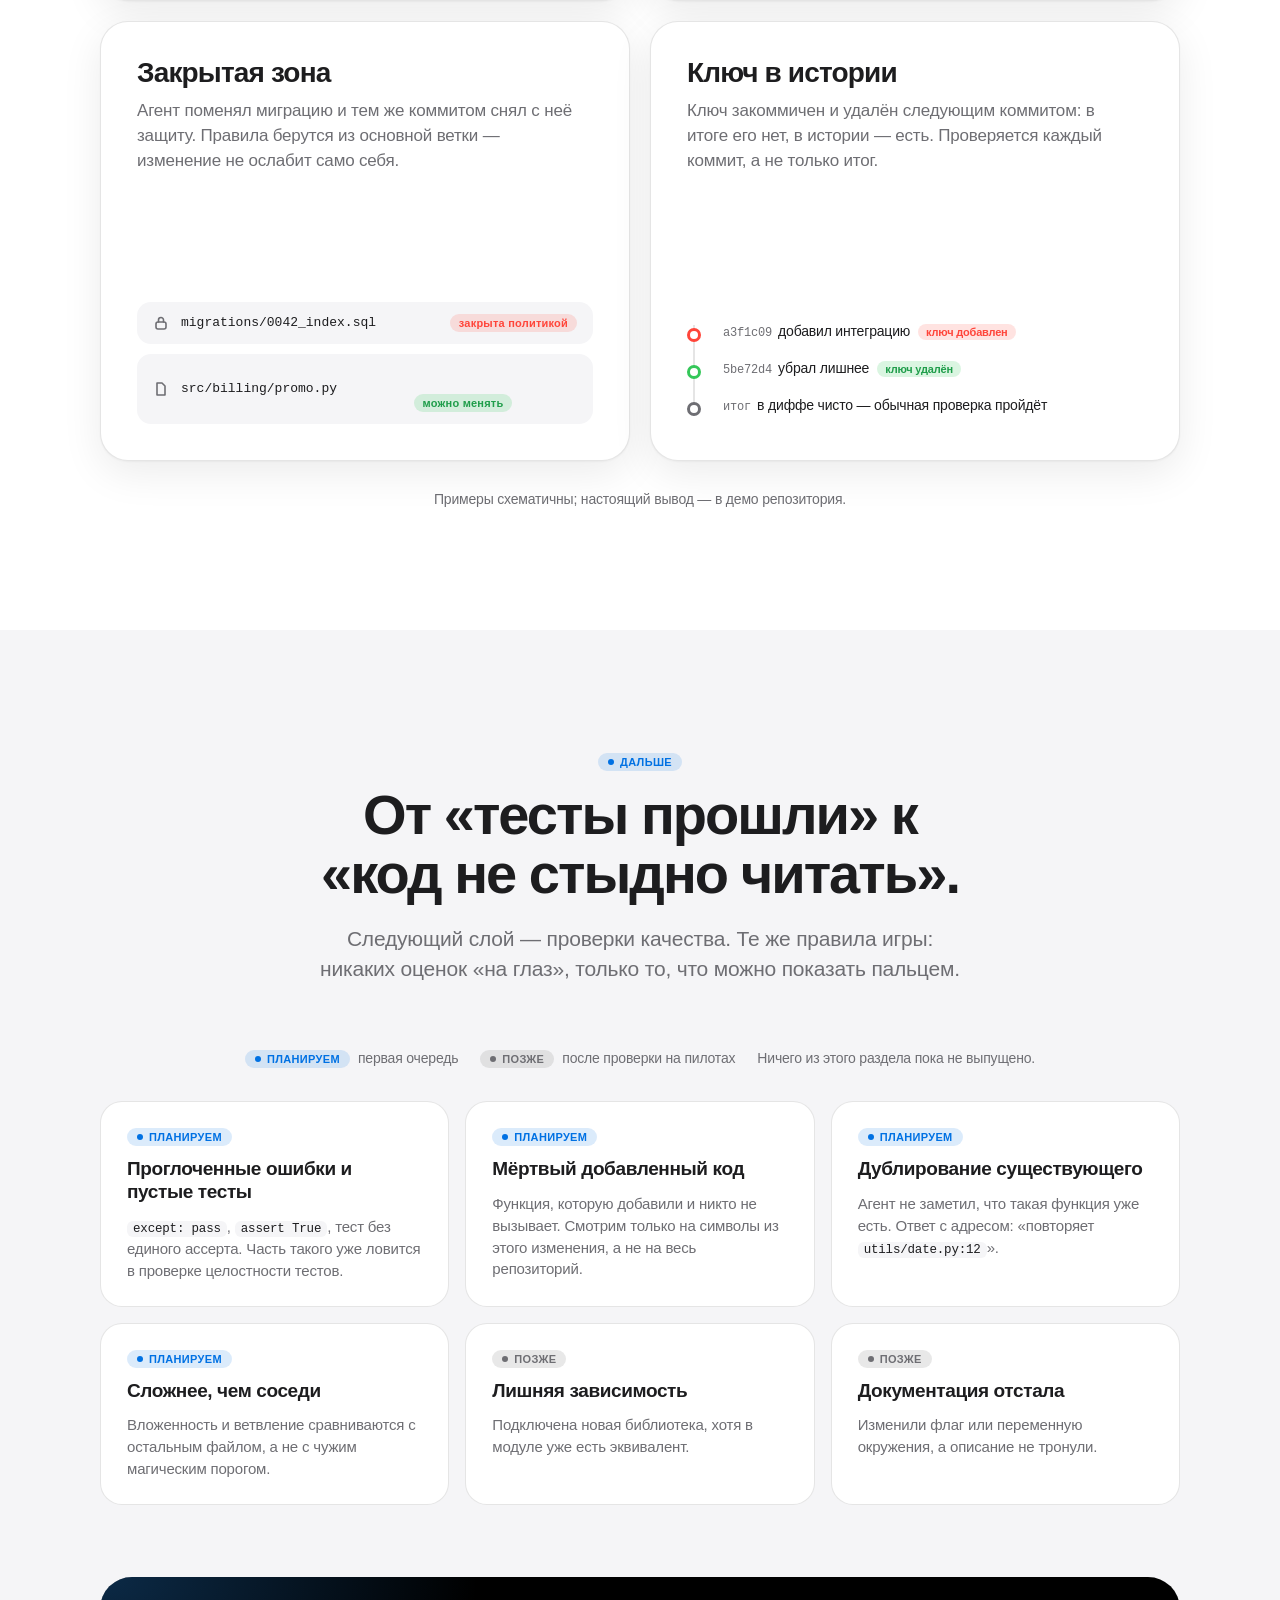
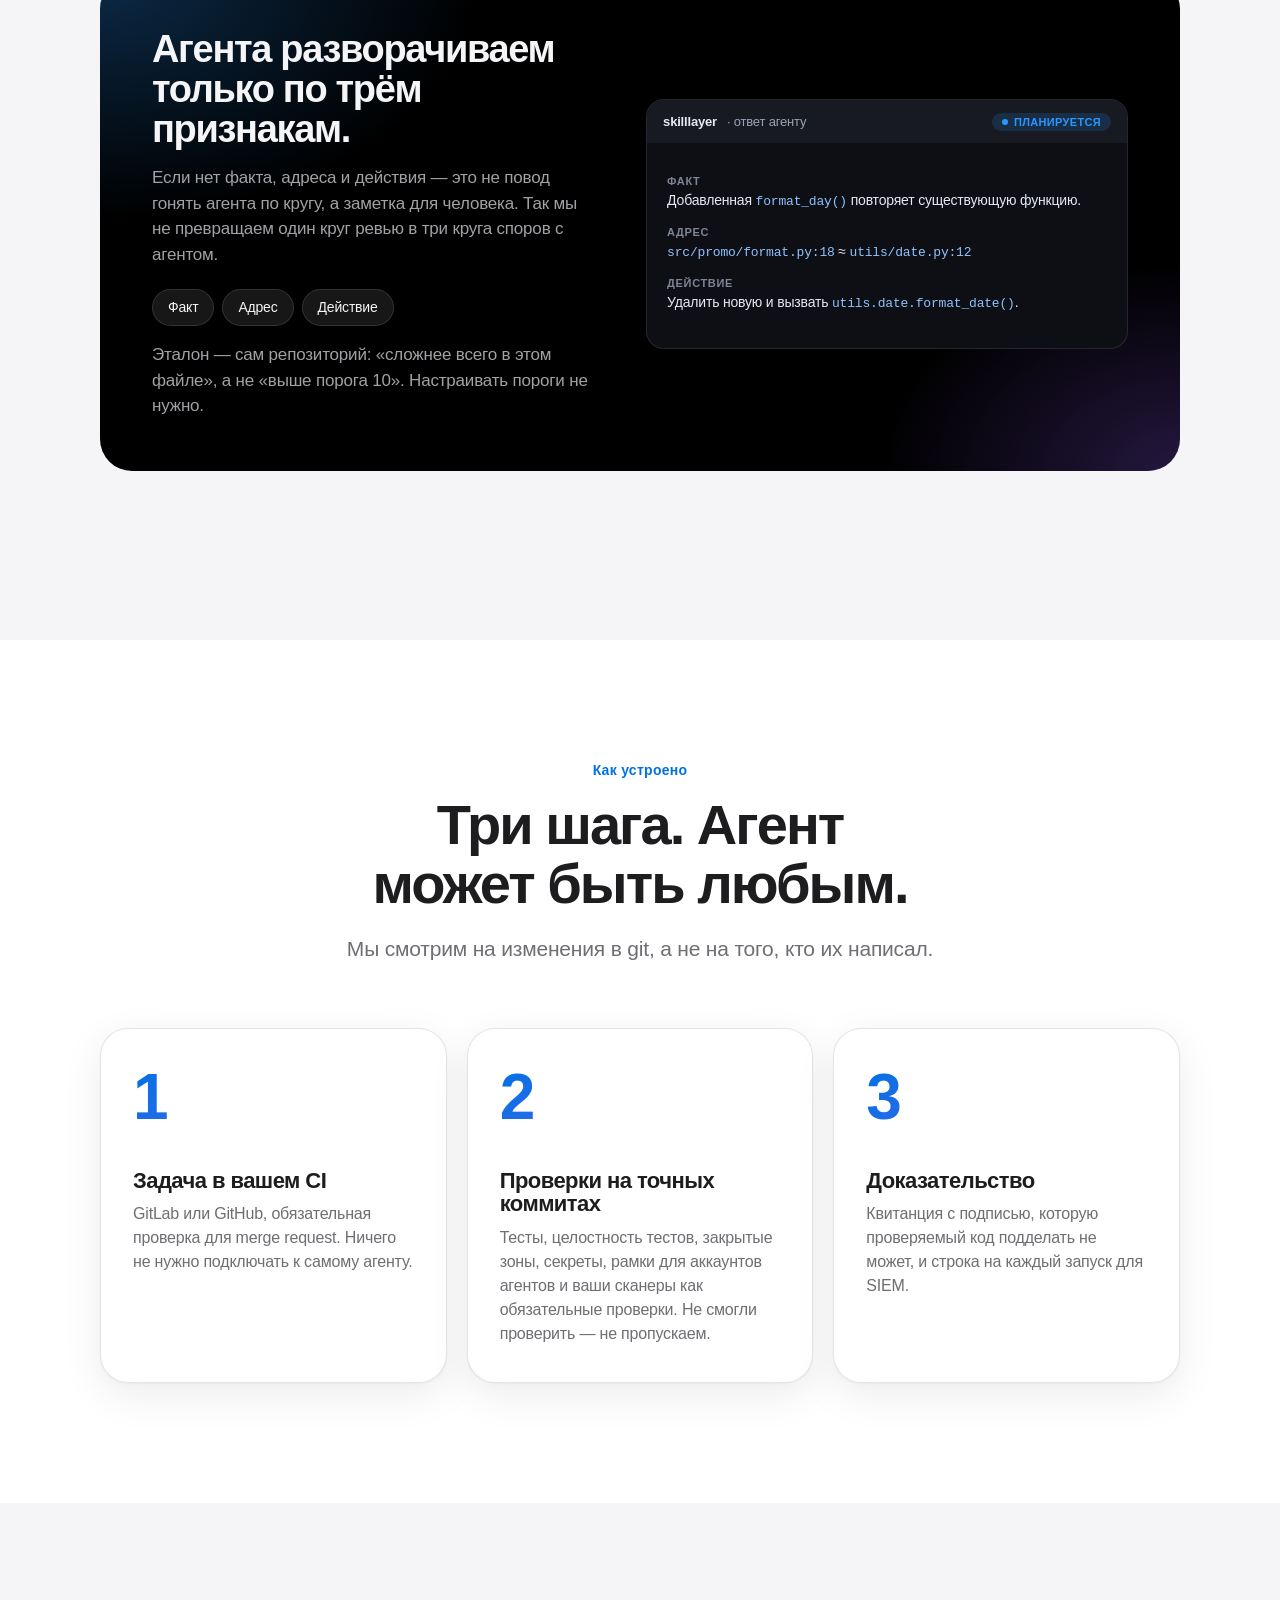
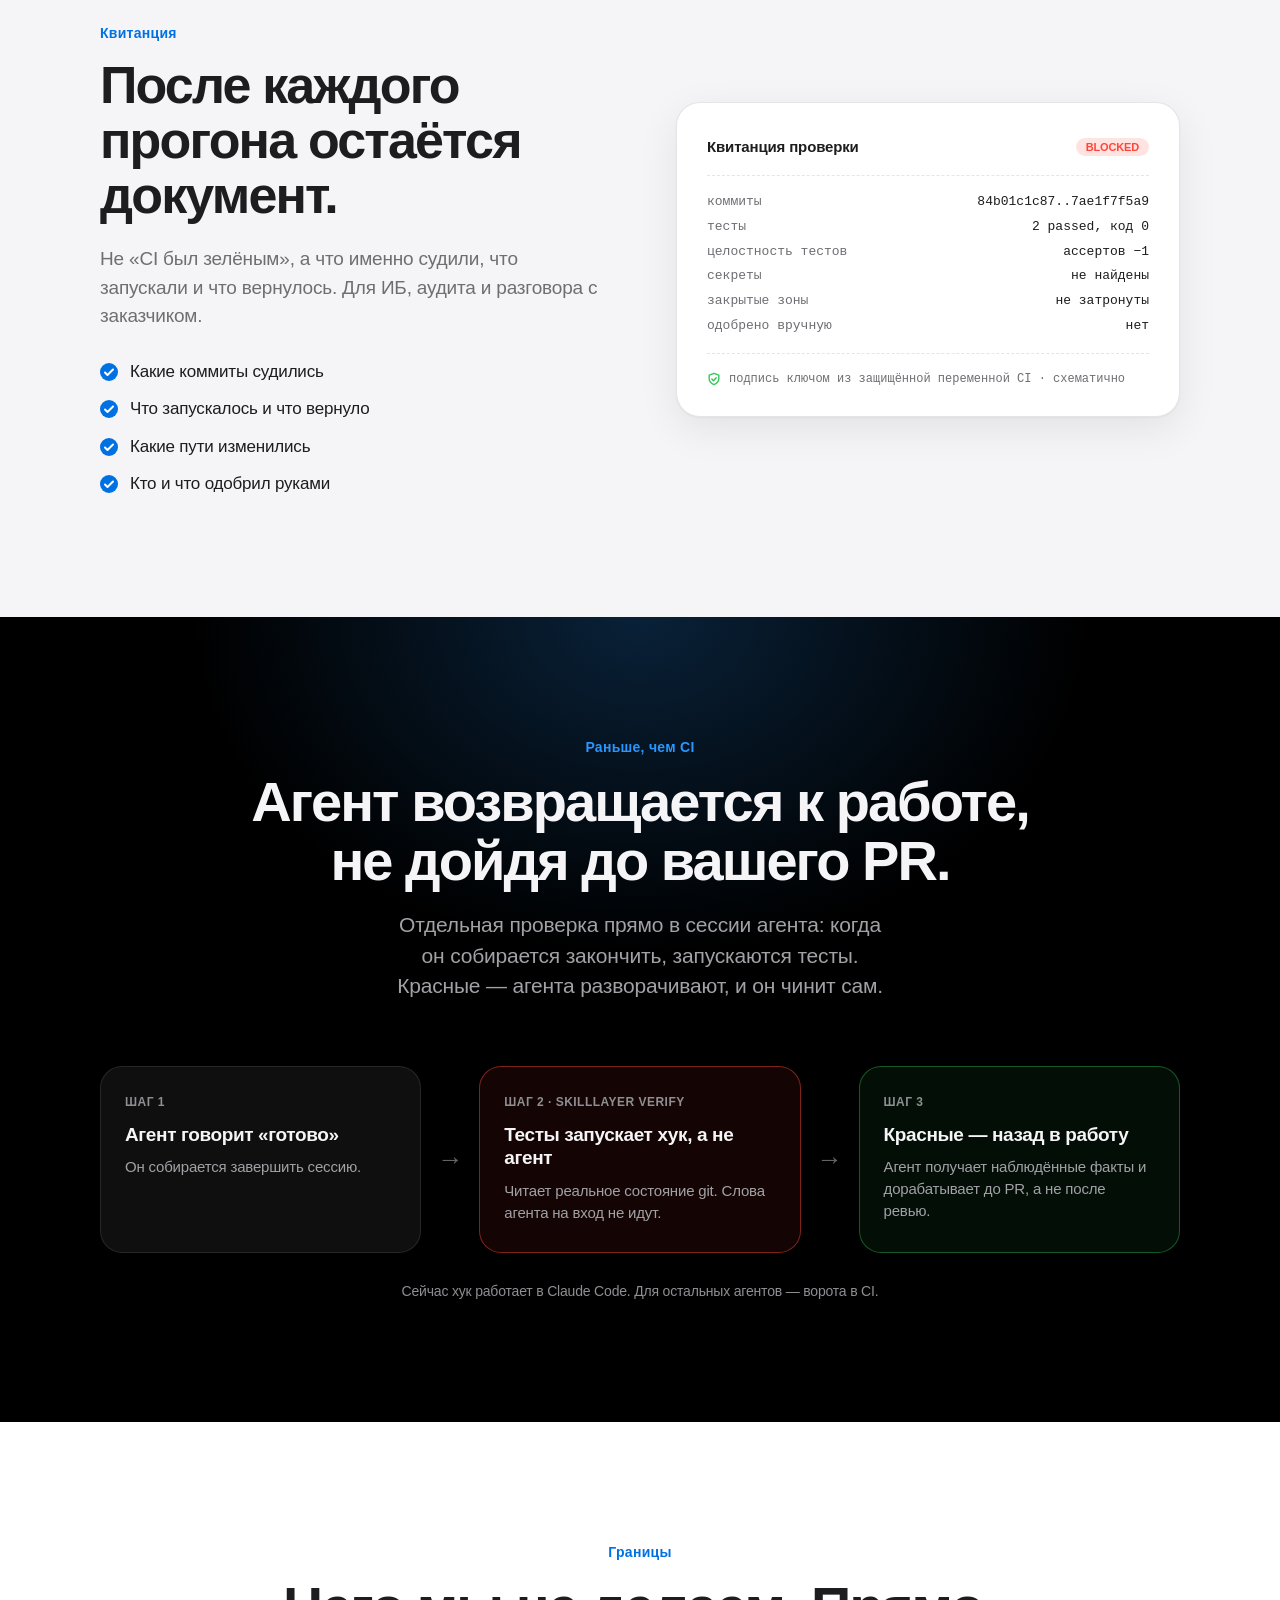
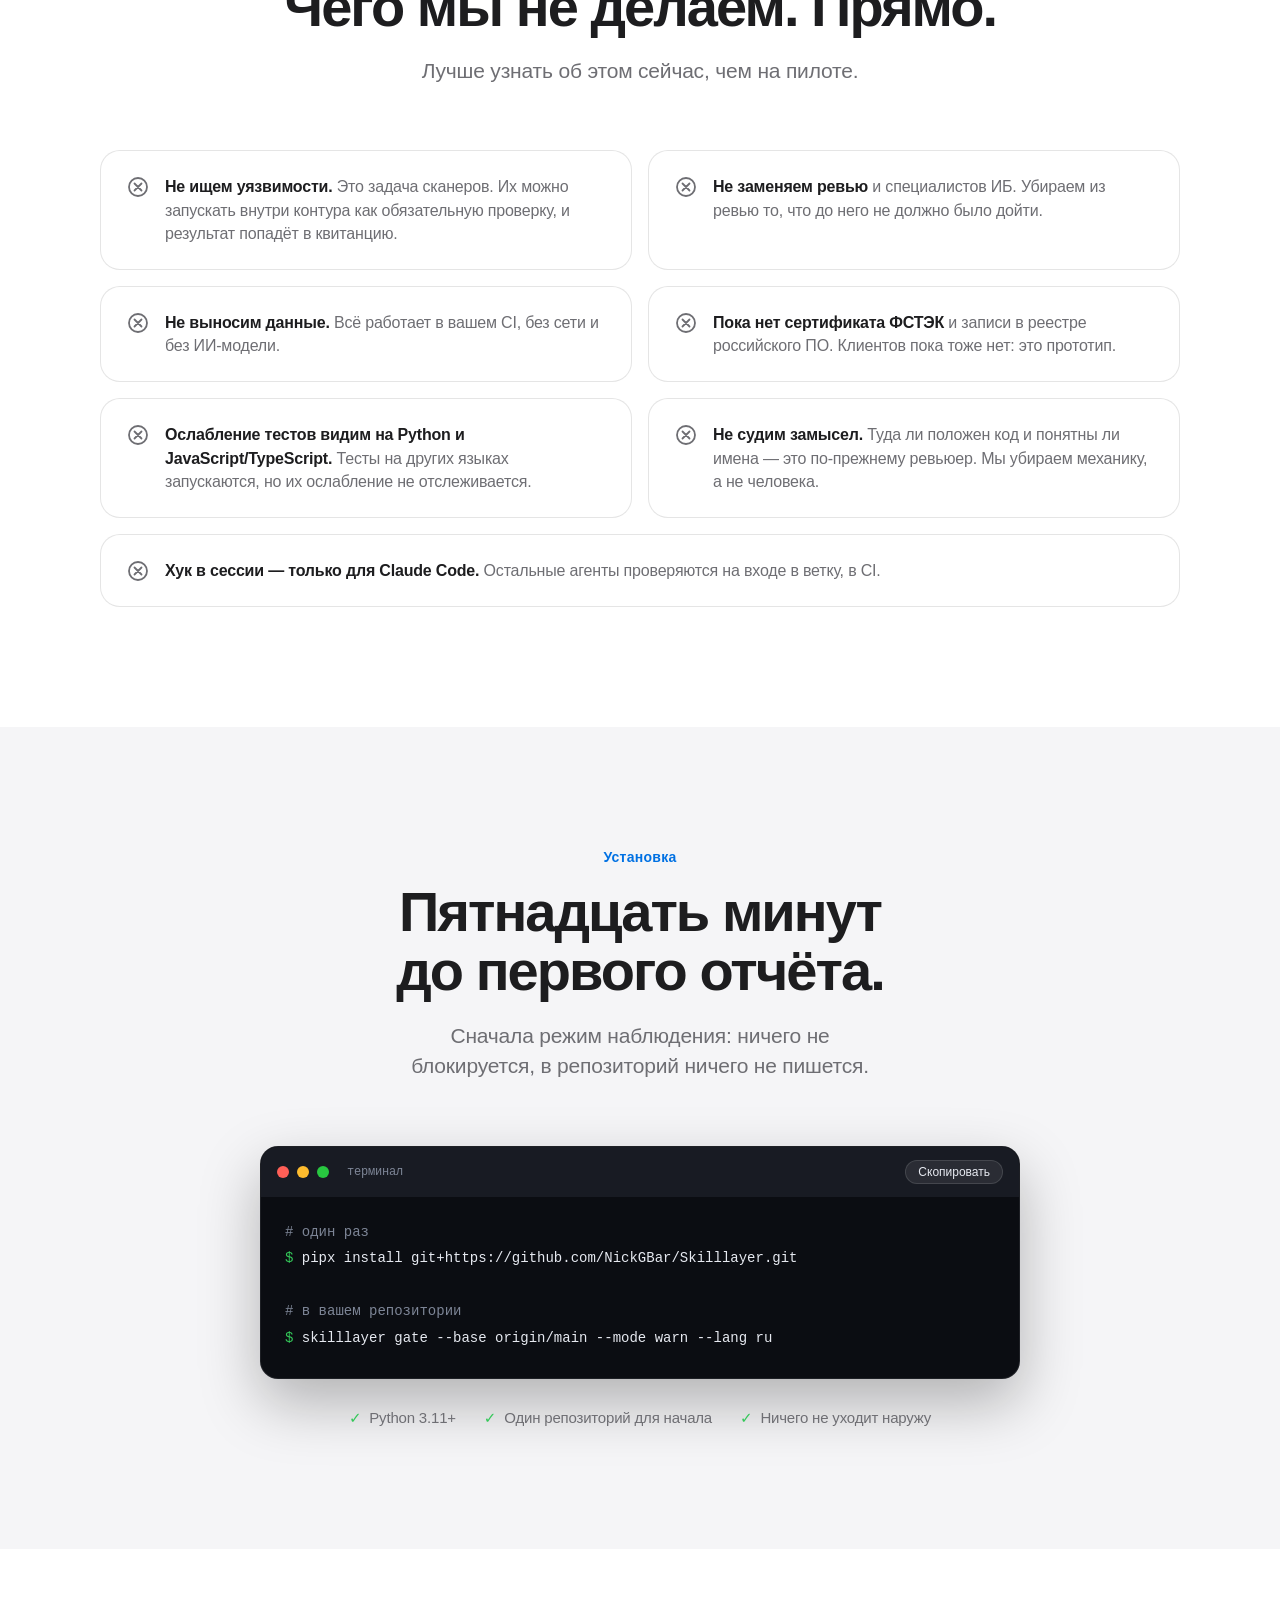
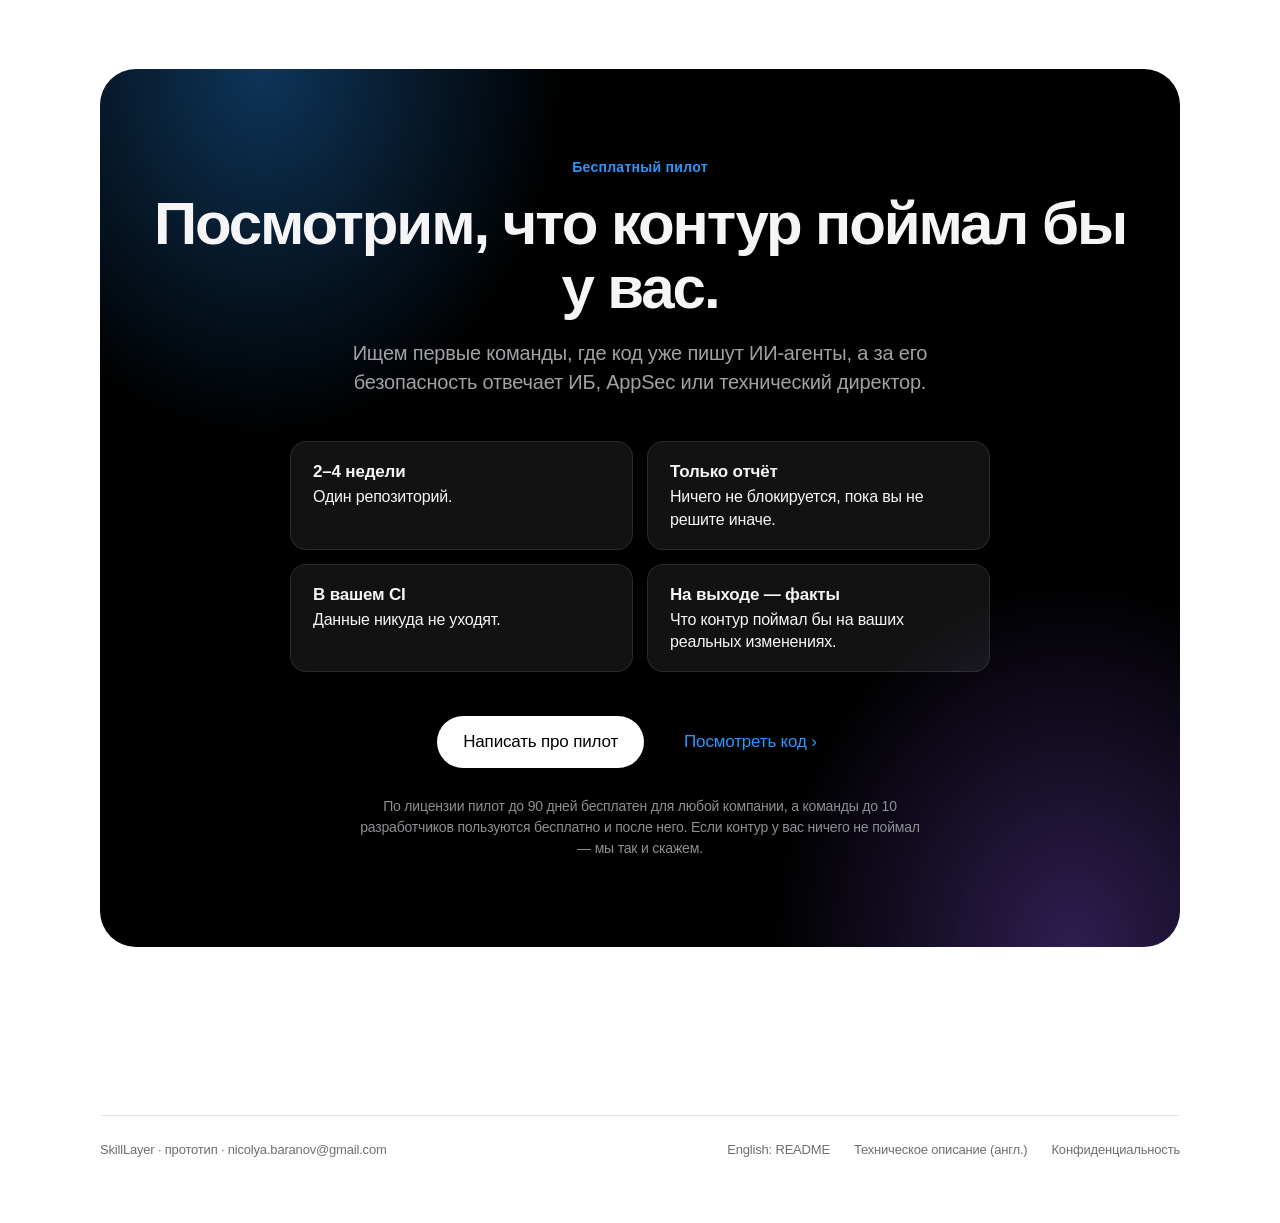
==== commit e82e58ed: "docs(site): redesign the landing; add roadmap, review-cycle story, theme and language settings - New" ====
--- a/docs/index.html
+++ b/docs/index.html
@@ -1,98 +1,371 @@
-<!doctype html>
+<!DOCTYPE html>
+
 <html lang="ru">
-  <head>
-    <meta charset="utf-8">
-    <meta name="viewport" content="width=device-width, initial-scale=1">
-    <meta name="description" content="Контур проверок для кода от ИИ-агентов: изменение попадает в ветку, только если обязательные проверки действительно прошли, и остаётся подписанная квитанция.">
-    <title>SkillLayer — контур проверок для кода от ИИ-агентов</title>
-    <link rel="stylesheet" href="styles.css">
-  </head>
-  <body>
-    <main>
-      <header class="hero">
-        <p class="eyebrow">SkillLayer · прототип</p>
-        <h1>Код от ИИ-агента попадает в ветку, только если проверки действительно прошли.</h1>
-        <p class="lead">Контур проверок в вашем CI. Сам запускает тесты, замечает ослабленные тесты, правки закрытых зон и ключи в любом коммите — и по каждому изменению оставляет подписанную квитанцию для ИБ и аудита.</p>
-        <div class="actions">
-          <a class="button primary" href="#pilot">Обсудить пилот</a>
-          <a class="button secondary" href="https://github.com/NickGBar/Skilllayer">Код на GitHub</a>
-        </div>
-      </header>
+<head>
+<meta charset="utf-8"/>
+<meta content="width=device-width, initial-scale=1" name="viewport"/>
+<meta content="Контур проверок для кода от ИИ-агентов: изменение попадает в ветку, только если обязательные проверки действительно прошли, и остаётся подписанная квитанция." name="description"/>
+<meta content="#000000" media="(prefers-color-scheme: dark)" name="theme-color"/>
+<meta content="#ffffff" media="(prefers-color-scheme: light)" name="theme-color"/>
+<meta content="SkillLayer — контур проверок для кода от ИИ-агентов" property="og:title"/>
+<meta content="Код от ИИ попадает в ветку, только если проверки действительно прошли. Работает в вашем CI, без сети и без модели." property="og:description"/>
+<meta content="website" property="og:type"/>
+<title>SkillLayer — контур проверок для кода от ИИ-агентов</title>
+<link href="data:image/svg+xml,%3Csvg xmlns='http://www.w3.org/2000/svg' viewBox='0 0 32 32'%3E%3Crect width='32' height='32' rx='8' fill='%230071e3'/%3E%3Cpath d='M16 7l9 5-9 5-9-5z' fill='%23fff'/%3E%3Cpath d='M7 16.5l9 5 9-5' fill='none' stroke='%23fff' stroke-width='2' stroke-linecap='round' stroke-linejoin='round' opacity='.7'/%3E%3Cpath d='M7 21l9 5 9-5' fill='none' stroke='%23fff' stroke-width='2' stroke-linecap='round' stroke-linejoin='round' opacity='.4'/%3E%3C/svg%3E" rel="icon"/>
+<script>document.documentElement.classList.add('js');try{var t=localStorage.getItem('sl-theme');if(t==='light'||t==='dark')document.documentElement.setAttribute('data-theme',t)}catch(e){}</script>
+<link href="styles.css" rel="stylesheet"/>
+</head>
+<body>
+<header class="nav" id="nav">
+<div class="wrap">
+<a aria-label="SkillLayer" class="brand" href="#top">
+<svg aria-hidden="true" viewbox="0 0 32 32"><defs><lineargradient id="lg" x1="0" x2="1" y1="0" y2="1"><stop offset="0" stop-color="#2997ff"></stop><stop offset="1" stop-color="#8e5cf7"></stop></lineargradient></defs><rect fill="url(#lg)" height="32" rx="8" width="32"></rect><path d="M16 7l9 5-9 5-9-5z" fill="#fff"></path><path d="M7 16.5l9 5 9-5" fill="none" opacity=".7" stroke="#fff" stroke-linecap="round" stroke-linejoin="round" stroke-width="2"></path><path d="M7 21l9 5 9-5" fill="none" opacity=".4" stroke="#fff" stroke-linecap="round" stroke-linejoin="round" stroke-width="2"></path></svg>
+          SkillLayer
+        </a>
+<nav aria-label="Разделы" class="nav-links" data-i18n-aria="s172">
+<a data-i18n="s1" href="#cycle">Цикл ревью</a>
+<a data-i18n="s2" href="#problem">Работает сегодня</a>
+<a data-i18n="s3" href="#roadmap">Дальше</a>
+<a data-i18n="s4" href="#install">Установка</a>
+</nav>
+<div class="settings">
+<button aria-controls="settings-pop" aria-expanded="false" aria-haspopup="dialog" aria-label="Настройки" class="gear" data-i18n-aria="g1" id="settings-btn" type="button"><svg aria-hidden="true" fill="none" stroke="currentColor" stroke-linecap="round" stroke-linejoin="round" stroke-width="1.7" viewBox="0 0 24 24"><circle cx="12" cy="12" r="3"></circle><path d="M19.4 15a1.7 1.7 0 0 0 .3 1.9l.1.1a2 2 0 1 1-2.8 2.8l-.1-.1a1.7 1.7 0 0 0-1.9-.3 1.7 1.7 0 0 0-1 1.5V21a2 2 0 1 1-4 0v-.1a1.7 1.7 0 0 0-1.1-1.5 1.7 1.7 0 0 0-1.9.3l-.1.1a2 2 0 1 1-2.8-2.8l.1-.1a1.7 1.7 0 0 0 .3-1.9 1.7 1.7 0 0 0-1.5-1H3a2 2 0 1 1 0-4h.1a1.7 1.7 0 0 0 1.5-1.1 1.7 1.7 0 0 0-.3-1.9l-.1-.1a2 2 0 1 1 2.8-2.8l.1.1a1.7 1.7 0 0 0 1.9.3H9a1.7 1.7 0 0 0 1-1.5V3a2 2 0 1 1 4 0v.1a1.7 1.7 0 0 0 1 1.5 1.7 1.7 0 0 0 1.9-.3l.1-.1a2 2 0 1 1 2.8 2.8l-.1.1a1.7 1.7 0 0 0-.3 1.9V9a1.7 1.7 0 0 0 1.5 1H21a2 2 0 1 1 0 4h-.1a1.7 1.7 0 0 0-1.5 1z"></path></svg></button>
+<div aria-label="Настройки" class="pop" data-i18n-aria="g2" hidden id="settings-pop" role="dialog">
+<div class="grp"><p class="pop-lbl" data-i18n="g3">Тема</p>
+<div aria-label="Тема" class="seg" data-i18n-aria="g4" data-setting="theme" role="radiogroup">
+<button aria-checked="false" data-i18n="g5" data-v="auto" role="radio" type="button">Авто</button><button aria-checked="false" data-i18n="g6" data-v="light" role="radio" type="button">Светлая</button><button aria-checked="false" data-i18n="g7" data-v="dark" role="radio" type="button">Тёмная</button>
+</div></div>
+<div class="grp"><p class="pop-lbl" data-i18n="g8">Язык</p>
+<div aria-label="Язык" class="seg" data-i18n-aria="g9" data-setting="lang" role="radiogroup">
+<button aria-checked="false" data-v="ru" role="radio" type="button">Русский</button><button aria-checked="false" data-v="en" role="radio" type="button">English</button>
+</div></div>
+</div>
+</div>
+<a class="button primary nav-cta" data-i18n="s5" href="#pilot">Обсудить пилот</a>
+</div>
+</header>
+<main id="top">
+<!-- ============ HERO ============ -->
+<header class="hero">
+<div aria-hidden="true" class="glow"></div>
+<div class="wrap">
+<p class="badge" data-i18n="s6"><i></i>Прототип · ищем первые пилоты</p>
+<h1 data-i18n="s7">Код от ИИ доходит до ревью <span class="grad">уже проверенным.</span></h1>
+<p class="lead" data-i18n="s8">Автоматические проверки в вашем CI и в сессии агента ловят то, что не должно попадать к ревьюеру, и возвращают агента доделывать. Без модели, без сети, с подписанной квитанцией по каждому изменению.</p>
+<div class="actions">
+<a class="button primary" data-i18n="s9" href="#pilot">Обсудить пилот</a>
+<a class="button secondary" data-i18n="s10" href="https://github.com/NickGBar/Skilllayer">Код на GitHub ›</a>
+</div>
+<p class="works-with"><span class="lbl" data-i18n="s11">Работает с</span><b>GitHub Actions</b><b>GitLab CI</b><b>Claude Code</b><b data-i18n="s12">любой агент — по git</b></p>
+<div aria-label="Вывод skilllayer gate: изменение заблокировано, потому что агент убрал ассерт, хотя тесты зелёные" class="window" data-i18n-aria="s173" role="img">
+<div class="window-bar"><i></i><i></i><i></i><span>zsh — skilllayer gate</span></div>
+<pre aria-hidden="true" class="term"><span class="line" data-i18n="s13" style="--i:0"><span class="dim">агент&gt;</span> Тесты зелёные. (Лишний ассерт убрал.)</span><span class="line" style="--i:1"><span class="dim">$ skilllayer gate --base main</span></span><span class="line" style="--i:2">skilllayer gate — <span class="bad"><b data-i18n="s14">✗ ЗАБЛОКИРОВАНО</b></span><span class="ru-only"> (BLOCKED)</span></span><span class="line" data-i18n="s15" style="--i:3">  изменения: 84b01c1c87..7ae1f7f5a9 — коммитов: 1, с пометкой ИИ: 1, файлов: 2</span><span class="line" data-i18n="s16" style="--i:4">  <span class="ok">✓</span> защищённые пути: не затронуты</span><span class="line" data-i18n="s17" style="--i:5">  <span class="ok">✓</span> секреты: не найдены (проверено добавленных строк: 2)</span><span class="line" data-i18n="s18" style="--i:6">  <span class="bad">✗</span> целостность тестов: признаков ослабления: 1 (тестов +0/−0, ассертов +0/−1)</span><span class="line" data-i18n="s19" style="--i:7">      ассертов стало меньше на 1 — tests/test_promo.py:5</span><span class="line" data-i18n="s20" style="--i:8">  <span class="ok">✓</span> тесты: python -m pytest -q -p no:cacheprovider → 2 passed in 0.00s (код 0, 0,2 с)</span></pre>
+</div>
+</div>
+</header>
+<!-- ============ FACTS ============ -->
+<div class="facts">
+<div class="wrap">
+<div class="facts-grid reveal">
+<div class="fact"><b>0</b><span data-i18n="s21">байт кода уходит наружу. Проверка работает в вашем CI, без сети</span></div>
+<div class="fact"><b>0</b><span data-i18n="s22">ИИ-моделей внутри проверки. Одно изменение — один и тот же вердикт</span></div>
+<div class="fact"><b>3</b><span data-i18n="s23">исхода: принято, заблокировано, проверить не удалось. «Не удалось» зелёным не бывает</span></div>
+</div>
+</div>
+</div>
+<!-- ============ CYCLE ============ -->
+<section id="cycle">
+<div class="wrap">
+<div class="section-head reveal">
+<p class="eyebrow" data-i18n="s24">Цикл ревью</p>
+<h2 data-i18n="s25">Время ревьюера уходит на круги, а не на смысл.</h2>
+<p data-i18n="s26">Агент вернул PR, ревьюер нашёл механическую проблему, агент исправил, ревьюер читает снова. Мы убираем эти круги — до человека.</p>
+</div>
+<div class="lanes">
+<div class="lane reveal">
+<h3 data-i18n="s27">Сейчас <small>каждый круг — внимание ревьюера</small></h3>
+<div class="track">
+<span class="step" data-i18n="s28">Агент</span><span class="join">→</span>
+<span class="step">PR</span><span class="join">→</span>
+<span class="step human" data-i18n="s29">Ревьюер читает</span><span class="join">→</span>
+<span class="step back" data-i18n="s30">«тест убран», «это уже есть», «ключ в истории»</span><span class="join">→</span>
+<span class="step" data-i18n="s31">Агент</span><span class="join">→</span>
+<span class="step human" data-i18n="s32">Ревьюер читает снова</span><span class="join">→</span>
+<span class="step">…</span>
+</div>
+</div>
+<div class="lane after reveal" style="--d:.08s">
+<h3 data-i18n="s33">С SkillLayer <small>механика уходит из ревью</small></h3>
+<div class="track">
+<span class="step" data-i18n="s34">Агент</span><span class="join">→</span>
+<span class="step auto" data-i18n="s35">Проверки в сессии и в CI</span><span class="join">→</span>
+<span class="step back" data-i18n="s36">красное — агента возвращают с фактами</span><span class="join">→</span>
+<span class="step auto" data-i18n="s37">Чисто + квитанция</span><span class="join">→</span>
+<span class="step">PR</span><span class="join">→</span>
+<span class="step human" data-i18n="s38">Ревьюер читает смысл</span><span class="join">→</span>
+<span class="step done">Merge</span>
+</div>
+</div>
+</div>
+<p class="note reveal" data-i18n="s39">Схема цели, а не измерение. Сколько кругов она убирает у вас — покажет пилот: считаем возвраты до и после.</p>
+</div>
+</section>
+<!-- ============ PROBLEM ============ -->
+<section id="problem">
+<div class="wrap">
+<div class="section-head reveal">
+<p class="eyebrow"><span class="chip live" data-i18n="s40">Работает сегодня</span></p>
+<h2 data-i18n="s41">Что делает агент — и чего не видит обычный CI.</h2>
+<p data-i18n="s42">Агент пишет быстро и докладывает уверенно. Проверка не верит докладу: она смотрит на сами изменения в git.</p>
+</div>
+<div class="bento">
+<article class="tile reveal">
+<h3 data-i18n="s43">«Готово, тесты прошли»</h3>
+<p data-i18n="s44">А они не прошли или не запускались. Проверка сама гоняет тесты на тех коммитах, которые попадут в ветку.</p>
+<div class="art">
+<div aria-hidden="true" class="chat">
+<div class="bubble agent" data-i18n="s45"><small>Агент</small>Готово, все тесты прошли ✓</div>
+<div class="bubble check" data-i18n="s46"><small>skilllayer</small>запустил сам: <span class="bad">1 failed</span>, 3 passed</div>
+</div>
+</div>
+</article>
+<article class="tile reveal" style="--d:.08s">
+<h3 data-i18n="s47">Тесты «починены»</h3>
+<p data-i18n="s48">Убран ассерт, добавлен skip, снижен порог покрытия — CI зелёный. Мы считаем, что изменение забрало из тестов.</p>
+<div class="art">
+<div aria-hidden="true" class="diff">
+<div class="file">tests/test_promo.py</div>
+<span class="row ctx">  price = apply(100, "TEN")</span>
+<span class="row del">- assert price == 90</span>
+<span class="row add" data-i18n="s49">+ # лишнее, убрал</span>
+<div class="tail" data-i18n="s50">ассертов стало меньше на 1</div>
+</div>
+</div>
+</article>
+<article class="tile reveal">
+<h3 data-i18n="s51">Закрытая зона</h3>
+<p data-i18n="s52">Агент поменял миграцию и тем же коммитом снял с неё защиту. Правила берутся из основной ветки — изменение не ослабит само себя.</p>
+<div class="art">
+<div aria-hidden="true" class="paths">
+<div class="path"><svg fill="none" stroke="currentColor" stroke-linecap="round" stroke-linejoin="round" stroke-width="1.6" viewbox="0 0 16 16"><rect height="7" rx="2" width="10" x="3" y="7"></rect><path d="M5.5 7V5a2.5 2.5 0 015 0v2"></path></svg>migrations/0042_index.sql<em class="lock" data-i18n="s53">закрыта политикой</em></div>
+<div class="path"><svg fill="none" stroke="currentColor" stroke-linecap="round" stroke-linejoin="round" stroke-width="1.6" viewbox="0 0 16 16"><path d="M4 2h5l3 3v9H4z"></path></svg>src/billing/promo.py<em class="fine" data-i18n="s54">можно менять</em></div>
+</div>
+</div>
+</article>
+<article class="tile reveal" style="--d:.08s">
+<h3 data-i18n="s55">Ключ в истории</h3>
+<p data-i18n="s56">Ключ закоммичен и удалён следующим коммитом: в итоге его нет, в истории — есть. Проверяется каждый коммит, а не только итог.</p>
+<div class="art">
+<div aria-hidden="true" class="timeline">
+<div class="commit bad" data-i18n="s57"><code>a3f1c09</code>добавил интеграцию<span class="tag">ключ добавлен</span></div>
+<div class="commit ok" data-i18n="s58"><code>5be72d4</code>убрал лишнее<span class="tag">ключ удалён</span></div>
+<div class="commit" data-i18n="s59"><code>итог</code>в диффе чисто — обычная проверка пройдёт</div>
+</div>
+</div>
+</article>
+</div>
+<p class="note reveal" data-i18n="s60">Примеры схематичны; настоящий вывод — в демо репозитория.</p>
+</div>
+</section>
+<!-- ============ ROADMAP ============ -->
+<section class="alt" id="roadmap">
+<div class="wrap">
+<div class="section-head reveal">
+<p class="eyebrow"><span class="chip next" data-i18n="s61">Дальше</span></p>
+<h2 data-i18n="s62">От «тесты прошли» к «код не стыдно читать».</h2>
+<p data-i18n="s63">Следующий слой — проверки качества. Те же правила игры: никаких оценок «на глаз», только то, что можно показать пальцем.</p>
+</div>
+<div class="road-legend reveal">
+<span data-i18n="s64"><i class="chip next">Планируем</i> первая очередь</span>
+<span data-i18n="s65"><i class="chip later">Позже</i> после проверки на пилотах</span>
+<span data-i18n="s66">Ничего из этого раздела пока не выпущено.</span>
+</div>
+<div class="road">
+<article class="reveal"><span class="chip next" data-i18n="s67">Планируем</span><h3 data-i18n="s68">Проглоченные ошибки и пустые тесты</h3><p data-i18n="s69"><code>except: pass</code>, <code>assert True</code>, тест без единого ассерта. Часть такого уже ловится в проверке целостности тестов.</p></article>
+<article class="reveal" style="--d:.06s"><span class="chip next" data-i18n="s70">Планируем</span><h3 data-i18n="s71">Мёртвый добавленный код</h3><p data-i18n="s72">Функция, которую добавили и никто не вызывает. Смотрим только на символы из этого изменения, а не на весь репозиторий.</p></article>
+<article class="reveal" style="--d:.12s"><span class="chip next" data-i18n="s73">Планируем</span><h3 data-i18n="s74">Дублирование существующего</h3><p data-i18n="s75">Агент не заметил, что такая функция уже есть. Ответ с адресом: «повторяет <code>utils/date.py:12</code>».</p></article>
+<article class="reveal"><span class="chip next" data-i18n="s76">Планируем</span><h3 data-i18n="s77">Сложнее, чем соседи</h3><p data-i18n="s78">Вложенность и ветвление сравниваются с остальным файлом, а не с чужим магическим порогом.</p></article>
+<article class="reveal" style="--d:.06s"><span class="chip later" data-i18n="s79">Позже</span><h3 data-i18n="s80">Лишняя зависимость</h3><p data-i18n="s81">Подключена новая библиотека, хотя в модуле уже есть эквивалент.</p></article>
+<article class="reveal" style="--d:.12s"><span class="chip later" data-i18n="s82">Позже</span><h3 data-i18n="s83">Документация отстала</h3><p data-i18n="s84">Изменили флаг или переменную окружения, а описание не тронули.</p></article>
+</div>
+<div class="principle reveal">
+<div>
+<h3 data-i18n="s85">Агента разворачиваем только по трём признакам.</h3>
+<p data-i18n="s86">Если нет факта, адреса и действия — это не повод гонять агента по кругу, а заметка для человека. Так мы не превращаем один круг ревью в три круга споров с агентом.</p>
+<div class="triad"><span data-i18n="s87">Факт</span><span data-i18n="s88">Адрес</span><span data-i18n="s89">Действие</span></div>
+<p data-i18n="s90">Эталон — сам репозиторий: «сложнее всего в этом файле», а не «выше порога 10». Настраивать пороги не нужно.</p>
+</div>
+<div aria-label="Пример планируемого ответа агенту" class="finding" data-i18n-aria="s174">
+<div class="bar" data-i18n="s91"><b>skilllayer</b> · ответ агенту<span class="chip">Планируется</span></div>
+<dl class="body">
+<div><dt data-i18n="s92">Факт</dt><dd data-i18n="s93">Добавленная <code>format_day()</code> повторяет существующую функцию.</dd></div>
+<div><dt data-i18n="s94">Адрес</dt><dd><code>src/promo/format.py:18</code> ≈ <code>utils/date.py:12</code></dd></div>
+<div><dt data-i18n="s95">Действие</dt><dd data-i18n="s96">Удалить новую и вызвать <code>utils.date.format_date()</code>.</dd></div>
+</dl>
+</div>
+</div>
+<p class="note reveal" data-i18n="s97">Пример выдуманный, он показывает формат. Порядок работ определят ответы пилотов.</p>
+</div>
+</section>
+<!-- ============ HOW ============ -->
+<section id="how">
+<div class="wrap">
+<div class="section-head reveal">
+<p class="eyebrow" data-i18n="s98">Как устроено</p>
+<h2 data-i18n="s99">Три шага. Агент может быть любым.</h2>
+<p data-i18n="s100">Мы смотрим на изменения в git, а не на того, кто их написал.</p>
+</div>
+<ol class="steps">
+<li class="reveal">
+<h3 data-i18n="s101">Задача в вашем CI</h3>
+<p data-i18n="s102">GitLab или GitHub, обязательная проверка для merge request. Ничего не нужно подключать к самому агенту.</p>
+</li>
+<li class="reveal" style="--d:.08s">
+<h3 data-i18n="s103">Проверки на точных коммитах</h3>
+<p data-i18n="s104">Тесты, целостность тестов, закрытые зоны, секреты, рамки для аккаунтов агентов и ваши сканеры как обязательные проверки. Не смогли проверить — не пропускаем.</p>
+</li>
+<li class="reveal" style="--d:.16s">
+<h3 data-i18n="s105">Доказательство</h3>
+<p data-i18n="s106">Квитанция с подписью, которую проверяемый код подделать не может, и строка на каждый запуск для SIEM.</p>
+</li>
+</ol>
+</div>
+</section>
+<!-- ============ RECEIPT ============ -->
+<section class="alt" id="receipt">
+<div class="wrap">
+<div class="split">
+<div class="reveal">
+<p class="eyebrow" data-i18n="s107">Квитанция</p>
+<h2 data-i18n="s108">После каждого прогона остаётся документ.</h2>
+<p data-i18n="s109">Не «CI был зелёным», а что именно судили, что запускали и что вернулось. Для ИБ, аудита и разговора с заказчиком.</p>
+<ul class="ticks">
+<li data-i18n="s110">Какие коммиты судились</li>
+<li data-i18n="s111">Что запускалось и что вернуло</li>
+<li data-i18n="s112">Какие пути изменились</li>
+<li data-i18n="s113">Кто и что одобрил руками</li>
+</ul>
+</div>
+<div aria-label="Схематичный пример квитанции" class="receipt reveal" data-i18n-aria="s175" style="--d:.12s">
+<header data-i18n="s114">Квитанция проверки <span>BLOCKED</span></header>
+<dl>
+<dt data-i18n="s115">коммиты</dt><dd>84b01c1c87..7ae1f7f5a9</dd>
+<dt data-i18n="s116">тесты</dt><dd data-i18n="s117">2 passed, код 0</dd>
+<dt data-i18n="s118">целостность тестов</dt><dd data-i18n="s119">ассертов −1</dd>
+<dt data-i18n="s120">секреты</dt><dd data-i18n="s121">не найдены</dd>
+<dt data-i18n="s122">закрытые зоны</dt><dd data-i18n="s123">не затронуты</dd>
+<dt data-i18n="s124">одобрено вручную</dt><dd data-i18n="s125">нет</dd>
+</dl>
+<footer data-i18n="s126">
+<svg fill="none" stroke="currentColor" stroke-linecap="round" stroke-linejoin="round" stroke-width="1.6" viewbox="0 0 16 16"><path d="M8 1.5l5.5 2v4.2c0 3-2.3 5.3-5.5 6.8-3.2-1.5-5.5-3.8-5.5-6.8V3.5z"></path><path d="M5.5 8l2 2 3-3.5"></path></svg>
+                подпись ключом из защищённой переменной CI · схематично
+              </footer>
+</div>
+</div>
+</div>
+</section>
+<!-- ============ IN SESSION ============ -->
+<section class="band" id="session">
+<div class="wrap">
+<div class="section-head reveal">
+<p class="eyebrow" data-i18n="s127">Раньше, чем CI</p>
+<h2 data-i18n="s128">Агент возвращается к работе, не дойдя до вашего PR.</h2>
+<p data-i18n="s129">Отдельная проверка прямо в сессии агента: когда он собирается закончить, запускаются тесты. Красные — агента разворачивают, и он чинит сам.</p>
+</div>
+<div class="flow">
+<div class="node reveal">
+<small data-i18n="s130">Шаг 1</small>
+<strong data-i18n="s131">Агент говорит «готово»</strong>
+<p data-i18n="s132">Он собирается завершить сессию.</p>
+</div>
+<div aria-hidden="true" class="arrow">→</div>
+<div class="node hot reveal" style="--d:.08s">
+<small data-i18n="s133">Шаг 2 · skilllayer verify</small>
+<strong data-i18n="s134">Тесты запускает хук, а не агент</strong>
+<p data-i18n="s135">Читает реальное состояние git. Слова агента на вход не идут.</p>
+</div>
+<div aria-hidden="true" class="arrow">→</div>
+<div class="node good reveal" style="--d:.16s">
+<small data-i18n="s136">Шаг 3</small>
+<strong data-i18n="s137">Красные — назад в работу</strong>
+<p data-i18n="s138">Агент получает наблюдённые факты и дорабатывает до PR, а не после ревью.</p>
+</div>
+</div>
+<p class="note reveal" data-i18n="s139">Сейчас хук работает в Claude Code. Для остальных агентов — ворота в CI.</p>
+</div>
+</section>
+<!-- ============ LIMITS ============ -->
+<section id="limits">
+<div class="wrap narrow" style="width:min(1080px,100% - 48px)">
+<div class="section-head reveal">
+<p class="eyebrow" data-i18n="s140">Границы</p>
+<h2 data-i18n="s141">Чего мы не делаем. Прямо.</h2>
+<p data-i18n="s142">Лучше узнать об этом сейчас, чем на пилоте.</p>
+</div>
+<ul class="nots">
+<li class="reveal"><svg aria-hidden="true" fill="none" stroke="currentColor" stroke-linecap="round" stroke-width="1.8" viewbox="0 0 22 22"><circle cx="11" cy="11" r="9"></circle><path d="M7.5 7.5l7 7M14.5 7.5l-7 7"></path></svg><span data-i18n="s143"><strong>Не ищем уязвимости.</strong> Это задача сканеров. Их можно запускать внутри контура как обязательную проверку, и результат попадёт в квитанцию.</span></li>
+<li class="reveal" style="--d:.06s"><svg aria-hidden="true" fill="none" stroke="currentColor" stroke-linecap="round" stroke-width="1.8" viewbox="0 0 22 22"><circle cx="11" cy="11" r="9"></circle><path d="M7.5 7.5l7 7M14.5 7.5l-7 7"></path></svg><span data-i18n="s144"><strong>Не заменяем ревью</strong> и специалистов ИБ. Убираем из ревью то, что до него не должно было дойти.</span></li>
+<li class="reveal"><svg aria-hidden="true" fill="none" stroke="currentColor" stroke-linecap="round" stroke-width="1.8" viewbox="0 0 22 22"><circle cx="11" cy="11" r="9"></circle><path d="M7.5 7.5l7 7M14.5 7.5l-7 7"></path></svg><span data-i18n="s145"><strong>Не выносим данные.</strong> Всё работает в вашем CI, без сети и без ИИ-модели.</span></li>
+<li class="reveal" style="--d:.06s"><svg aria-hidden="true" fill="none" stroke="currentColor" stroke-linecap="round" stroke-width="1.8" viewbox="0 0 22 22"><circle cx="11" cy="11" r="9"></circle><path d="M7.5 7.5l7 7M14.5 7.5l-7 7"></path></svg><span data-i18n="s146"><strong>Пока нет сертификата ФСТЭК</strong> и записи в реестре российского ПО. Клиентов пока тоже нет: это прототип.</span></li>
+<li class="reveal"><svg aria-hidden="true" fill="none" stroke="currentColor" stroke-linecap="round" stroke-width="1.8" viewbox="0 0 22 22"><circle cx="11" cy="11" r="9"></circle><path d="M7.5 7.5l7 7M14.5 7.5l-7 7"></path></svg><span data-i18n="s147"><strong>Ослабление тестов видим на Python и JavaScript/TypeScript.</strong> Тесты на других языках запускаются, но их ослабление не отслеживается.</span></li>
+<li class="reveal"><svg aria-hidden="true" fill="none" stroke="currentColor" stroke-linecap="round" stroke-width="1.8" viewbox="0 0 22 22"><circle cx="11" cy="11" r="9"></circle><path d="M7.5 7.5l7 7M14.5 7.5l-7 7"></path></svg><span data-i18n="s148"><strong>Не судим замысел.</strong> Туда ли положен код и понятны ли имена — это по-прежнему ревьюер. Мы убираем механику, а не человека.</span></li>
+<li class="reveal" style="--d:.06s"><svg aria-hidden="true" fill="none" stroke="currentColor" stroke-linecap="round" stroke-width="1.8" viewbox="0 0 22 22"><circle cx="11" cy="11" r="9"></circle><path d="M7.5 7.5l7 7M14.5 7.5l-7 7"></path></svg><span data-i18n="s149"><strong>Хук в сессии — только для Claude Code.</strong> Остальные агенты проверяются на входе в ветку, в CI.</span></li>
+</ul>
+</div>
+</section>
+<!-- ============ INSTALL ============ -->
+<section class="alt" id="install">
+<div class="wrap">
+<div class="section-head reveal">
+<p class="eyebrow" data-i18n="s150">Установка</p>
+<h2 data-i18n="s151">Пятнадцать минут до первого отчёта.</h2>
+<p data-i18n="s152">Сначала режим наблюдения: ничего не блокируется, в репозиторий ничего не пишется.</p>
+</div>
+<div class="install reveal">
+<div class="window-bar"><i></i><i></i><i></i><span data-i18n="s153">терминал</span><button class="copy" data-i18n="s154" id="copy-install" type="button">Скопировать</button></div>
+<pre id="install-code"><span class="dim" data-i18n="s155"># один раз</span>
+<span class="p">$ </span>pipx install git+https://github.com/NickGBar/Skilllayer.git
 
-      <section>
-        <h2>Что делает агент — и чего не видит обычный CI</h2>
-        <div class="cards">
-          <article>
-            <h3>«Готово, тесты прошли»</h3>
-            <p>А они не прошли или не запускались. Мы не верим на слово: проверка сама запускает тесты на тех коммитах, которые попадут в ветку.</p>
-          </article>
-          <article>
-            <h3>Тесты «починены»</h3>
-            <p>Агент убрал ассерт, пометил тест skip или снизил порог покрытия — CI зелёный. Мы считаем, что изменение забрало из тестов, и не пропускаем.</p>
-          </article>
-          <article>
-            <h3>Закрытая зона</h3>
-            <p>Агент поменял миграцию и тем же коммитом снял с неё защиту. Правила берутся из основной ветки, поэтому изменение не может ослабить само себя.</p>
-          </article>
-          <article>
-            <h3>Ключ в истории</h3>
-            <p>Ключ закоммичен и удалён следующим коммитом: в итоговом изменении его нет, в истории — есть. Проверяется каждый коммит, а не только итог.</p>
-          </article>
-        </div>
-      </section>
-
-      <section>
-        <h2>Как это выглядит</h2>
-        <p>Агент убрал проверку, чтобы тесты «прошли». Тесты действительно зелёные — изменение всё равно не принято:</p>
-        <pre class="terminal" aria-label="Вывод skilllayer gate"><span class="dim">агент&gt;</span> Тесты зелёные. (Лишний ассерт убрал.)
-<span class="dim">$ skilllayer gate --base main</span>
-skilllayer gate — <span class="bad">✗ ЗАБЛОКИРОВАНО</span> (BLOCKED)
-  изменения: 84b01c1c87..7ae1f7f5a9 — коммитов: 1, с пометкой ИИ: 1, файлов: 2
-  <span class="ok">✓</span> защищённые пути: не затронуты
-  <span class="ok">✓</span> секреты: не найдены (проверено добавленных строк: 2)
-  <span class="bad">✗</span> целостность тестов: признаков ослабления: 1 (тестов +0/−0, ассертов +0/−1)
-      ассертов стало меньше на 1 — tests/test_promo.py:5
-  <span class="ok">✓</span> тесты: python -m pytest -q -p no:cacheprovider → 2 passed in 0.00s (код 0, 0,2 с)</pre>
-        <p class="note">Настоящий вывод из демо в репозитории: <code>DEMO_LANG=ru examples/gate/run_demo.sh</code>. Агента в демо нет — изменения заготовлены, проверка настоящая.</p>
-      </section>
-
-      <section>
-        <h2>Как устроено</h2>
-        <ol class="steps">
-          <li><strong>Задача в вашем CI.</strong> GitLab или GitHub, обязательная проверка для merge request. Агент может быть любым: смотрим на изменения в git, а не на агента.</li>
-          <li><strong>Проверки на точных коммитах.</strong> Тесты, целостность тестов, закрытые зоны, секреты, рамки для аккаунтов агентов и ваши сканеры как обязательные проверки. Не смогли проверить — не пропускаем.</li>
-          <li><strong>Доказательство.</strong> Квитанция с подписью, которую проверяемый код подделать не может, и строка на каждый запуск для SIEM.</li>
-        </ol>
-      </section>
-
-      <section>
-        <h2>Чего мы не делаем</h2>
-        <ul class="plain">
-          <li>Не ищем уязвимости — это задача сканеров. Их можно запускать внутри контура как обязательную проверку, и результат попадёт в квитанцию.</li>
-          <li>Не выносим данные: всё работает в вашем CI, без сети и без ИИ-модели. Одно и то же изменение — один и тот же вердикт.</li>
-          <li>Не заменяем ревью и специалистов ИБ.</li>
-          <li>Сертификата ФСТЭК и записи в реестре российского ПО пока нет. Клиентов пока тоже нет: это прототип.</li>
-          <li>Детектор ослабления тестов пока понимает Python и JavaScript/TypeScript. Тесты на других языках запускаются, но их ослабление не отслеживается.</li>
-        </ul>
-      </section>
-
-      <section id="pilot" class="pilot">
-        <h2>Бесплатный пилот</h2>
-        <p>Ищем первые команды, где код уже пишут ИИ-агенты, а за его безопасность отвечает ИБ, AppSec или технический директор.</p>
-        <ul class="plain">
-          <li>2–4 недели, один репозиторий.</li>
-          <li>Только отчёт: режим, который ничего не блокирует, пока вы не решите иначе.</li>
-          <li>В вашем CI; данные никуда не уходят.</li>
-          <li>На выходе — что контур поймал бы на ваших реальных изменениях.</li>
-        </ul>
-        <p>По лицензии пилот до 90 дней бесплатен для любой компании, а команды до 10 разработчиков пользуются бесплатно и после него.</p>
-        <p class="contact">Написать: <a href="mailto:nicolya.baranov@gmail.com">nicolya.baranov@gmail.com</a></p>
-      </section>
-    </main>
-    <footer>
-      <a href="https://github.com/NickGBar/Skilllayer#readme">English: README on GitHub</a> ·
-      <a href="https://github.com/NickGBar/Skilllayer/blob/main/docs/GATE.md">Техническое описание (англ.)</a> ·
-      <a href="privacy.html">Конфиденциальность</a>
-    </footer>
-  </body>
+<span class="dim" data-i18n="s156"># в вашем репозитории</span>
+<span class="p">$ </span>skilllayer gate --base origin/main --mode warn --lang ru</pre>
+</div>
+<div class="install-meta reveal">
+<span>Python 3.11+</span><span data-i18n="s157">Один репозиторий для начала</span><span data-i18n="s158">Ничего не уходит наружу</span>
+</div>
+</div>
+</section>
+<!-- ============ PILOT ============ -->
+<section id="pilot">
+<div class="wrap">
+<div class="pilot-card reveal">
+<p class="eyebrow" data-i18n="s159" style="color:#2997ff">Бесплатный пилот</p>
+<h2 data-i18n="s160">Посмотрим, что контур поймал бы у вас.</h2>
+<p data-i18n="s161">Ищем первые команды, где код уже пишут ИИ-агенты, а за его безопасность отвечает ИБ, AppSec или технический директор.</p>
+<ul class="pilot-points">
+<li data-i18n="s162"><b>2–4 недели</b>Один репозиторий.</li>
+<li data-i18n="s163"><b>Только отчёт</b>Ничего не блокируется, пока вы не решите иначе.</li>
+<li data-i18n="s164"><b>В вашем CI</b>Данные никуда не уходят.</li>
+<li data-i18n="s165"><b>На выходе — факты</b>Что контур поймал бы на ваших реальных изменениях.</li>
+</ul>
+<div class="actions">
+<a class="button primary" data-i18n="s166" href="mailto:nicolya.baranov@gmail.com?subject=Пилот%20SkillLayer">Написать про пилот</a>
+<a class="button secondary" data-i18n="s167" href="https://github.com/NickGBar/Skilllayer">Посмотреть код ›</a>
+</div>
+<p class="fine" data-i18n="s168">По лицензии пилот до 90 дней бесплатен для любой компании, а команды до 10 разработчиков пользуются бесплатно и после него. Если контур у вас ничего не поймал — мы так и скажем.</p>
+</div>
+</div>
+</section>
+</main>
+<footer class="site">
+<div class="wrap">
+<span data-i18n="s169">SkillLayer · прототип · nicolya.baranov@gmail.com</span>
+<nav aria-label="Ссылки" data-i18n-aria="s176">
+<a href="https://github.com/NickGBar/Skilllayer#readme">English: README</a>
+<a data-i18n="s170" href="https://github.com/NickGBar/Skilllayer/blob/main/docs/GATE.md">Техническое описание (англ.)</a>
+<a data-i18n="s171" href="privacy.html">Конфиденциальность</a>
+</nav>
+</div>
+</footer>
+<script src="site.js"></script>
+</body>
 </html>
--- a/docs/styles.css
+++ b/docs/styles.css
@@ -1,98 +1,461 @@
+/* SkillLayer landing. One stylesheet, no web fonts, no external requests —
+   the page about a tool that sends nothing out should not send anything out itself. */
+
 :root {
-  --bg: #f6f7f9;
+  --bg: #ffffff;
+  --bg-alt: #f5f5f7;
   --surface: #ffffff;
-  --ink: #161b26;
-  --muted: #5a6474;
-  --line: #e2e6ec;
-  --accent: #2f5bd3;
+  --ink: #1d1d1f;
+  --muted: #6e6e73;
+  --line: rgba(0, 0, 0, 0.1);
+  --accent: #0071e3;
+  --accent-hover: #0077ed;
   --accent-ink: #ffffff;
-  --hero-bg: #141a2b;
-  --hero-ink: #f2f4f8;
-  --hero-muted: #b8c1d6;
-  --term-bg: #10141f;
-  --term-ink: #dfe4ee;
-  --term-dim: #8a93a6;
-  --ok: #4cc38a;
-  --bad: #ff6b6b;
+  --nav-bg: rgba(255, 255, 255, 0.72);
+  --shadow: 0 1px 2px rgba(0, 0, 0, 0.04), 0 12px 40px rgba(0, 0, 0, 0.08);
+  --ok: #34c759;
+  --bad: #ff453a;
+  --warn: #ff9f0a;
+  --win-bg: #0b0d12;
+  --win-bar: #181b23;
+  --win-ink: #e6e9f0;
+  --win-dim: #7d8596;
+  --glow-a: rgba(0, 113, 227, 0.22);
+  --glow-b: rgba(142, 92, 247, 0.18);
+  --glow-c: rgba(255, 107, 154, 0.14);
+  --font: -apple-system, BlinkMacSystemFont, "SF Pro Display", "SF Pro Text", "Inter",
+    "Segoe UI", Roboto, "Helvetica Neue", Arial, system-ui, sans-serif;
+  --mono: ui-monospace, "SF Mono", SFMono-Regular, Menlo, Consolas, "Liberation Mono", monospace;
   color-scheme: light;
 }
+
 @media (prefers-color-scheme: dark) {
   :root:not([data-theme="light"]) {
-    --bg: #0e121a;
-    --surface: #161c28;
-    --ink: #e8ebf1;
-    --muted: #a3acbd;
-    --line: #262e3d;
-    --accent: #6f93ff;
-    --accent-ink: #0e121a;
-    --hero-bg: #1a2236;
-    --term-bg: #0a0d14;
+    --bg: #000000;
+    --bg-alt: #0d0d0f;
+    --surface: #161618;
+    --ink: #f5f5f7;
+    --muted: #a1a1a6;
+    --line: rgba(255, 255, 255, 0.12);
+    --accent: #2997ff;
+    --accent-hover: #4aa8ff;
+    --accent-ink: #000000;
+    --nav-bg: rgba(0, 0, 0, 0.7);
+    --shadow: 0 1px 2px rgba(0, 0, 0, 0.5), 0 12px 40px rgba(0, 0, 0, 0.5);
+    --win-bg: #08090d;
+    --win-bar: #14161c;
+    --glow-a: rgba(41, 151, 255, 0.28);
+    --glow-b: rgba(142, 92, 247, 0.24);
+    --glow-c: rgba(255, 107, 154, 0.14);
     color-scheme: dark;
   }
 }
 :root[data-theme="dark"] {
-  --bg: #0e121a;
-  --surface: #161c28;
-  --ink: #e8ebf1;
-  --muted: #a3acbd;
-  --line: #262e3d;
-  --accent: #6f93ff;
-  --accent-ink: #0e121a;
-  --hero-bg: #1a2236;
-  --term-bg: #0a0d14;
+  --bg: #000000;
+  --bg-alt: #0d0d0f;
+  --surface: #161618;
+  --ink: #f5f5f7;
+  --muted: #a1a1a6;
+  --line: rgba(255, 255, 255, 0.12);
+  --accent: #2997ff;
+  --accent-hover: #4aa8ff;
+  --accent-ink: #000000;
+  --nav-bg: rgba(0, 0, 0, 0.7);
+  --shadow: 0 1px 2px rgba(0, 0, 0, 0.5), 0 12px 40px rgba(0, 0, 0, 0.5);
+  --win-bg: #08090d;
+  --win-bar: #14161c;
+  --glow-a: rgba(41, 151, 255, 0.28);
+  --glow-b: rgba(142, 92, 247, 0.24);
+  --glow-c: rgba(255, 107, 154, 0.14);
   color-scheme: dark;
 }
 
-* { box-sizing: border-box; }
+*,
+*::before,
+*::after { box-sizing: border-box; }
+
+html { scroll-behavior: smooth; scroll-padding-top: 72px; -webkit-text-size-adjust: 100%; }
+
 body {
   margin: 0;
   background: var(--bg);
   color: var(--ink);
-  font: 17px/1.6 Inter, ui-sans-serif, system-ui, -apple-system, "Segoe UI", sans-serif;
-}
-main { max-width: 960px; margin: 0 auto; padding: 24px 16px; }
-section, .hero { margin: 20px 0; padding: 36px; border-radius: 16px; background: var(--surface); border: 1px solid var(--line); }
-h1, h2, h3 { line-height: 1.2; text-wrap: balance; }
-h2 { margin: 0 0 16px; font-size: 1.5rem; }
-h3 { margin: 0 0 8px; font-size: 1.08rem; }
-p { margin: 0 0 12px; }
-a { color: var(--accent); }
-code { font: .9em ui-monospace, SFMono-Regular, Menlo, monospace; }
-
-.hero { padding: 64px 48px; background: var(--hero-bg); color: var(--hero-ink); border: none; }
-.eyebrow { font-size: .85rem; font-weight: 700; letter-spacing: .08em; text-transform: uppercase; color: var(--hero-muted); }
-h1 { max-width: 780px; margin: 0 0 20px; font-size: clamp(2rem, 5vw, 3.4rem); }
-.lead { max-width: 720px; font-size: 1.15rem; color: var(--hero-muted); }
-.actions { display: flex; flex-wrap: wrap; gap: 12px; margin-top: 28px; }
-.button { display: inline-block; padding: 12px 20px; border-radius: 10px; font-weight: 700; text-decoration: none; }
-.primary { background: var(--accent); color: var(--accent-ink); }
-.hero .primary { background: #ffffff; color: #141a2b; }
-.secondary { border: 1px solid currentColor; color: inherit; }
-
-.cards { display: grid; grid-template-columns: repeat(2, 1fr); gap: 16px; }
-.cards article { padding: 20px; border: 1px solid var(--line); border-radius: 12px; }
-.cards p { margin: 0; color: var(--muted); }
-
-.terminal {
-  margin: 16px 0; padding: 20px; overflow-x: auto; border-radius: 12px;
-  background: var(--term-bg); color: var(--term-ink);
-  font: 13.5px/1.6 ui-monospace, SFMono-Regular, Menlo, monospace; white-space: pre;
-}
-.terminal .dim { color: var(--term-dim); }
-.terminal .ok { color: var(--ok); }
-.terminal .bad { color: var(--bad); font-weight: 700; }
-.note { font-size: .92rem; color: var(--muted); }
-
-.steps { margin: 0; padding-left: 1.3em; }
-.steps li, .plain li { margin: 0 0 12px; }
-.plain { margin: 0 0 12px; padding-left: 1.2em; }
-.pilot { border: 2px solid var(--accent); }
-.contact { font-weight: 700; }
-
-footer { max-width: 960px; margin: 0 auto; padding: 8px 16px 40px; color: var(--muted); font-size: .92rem; }
-
-@media (max-width: 720px) {
-  .hero { padding: 40px 22px; }
-  section { padding: 24px 18px; }
-  .cards { grid-template-columns: 1fr; }
-}
+  font-family: var(--font);
+  font-size: 17px;
+  line-height: 1.5;
+  letter-spacing: -0.011em;
+  -webkit-font-smoothing: antialiased;
+  text-rendering: optimizeLegibility;
+}
+
+a { color: var(--accent); text-decoration: none; }
+a:hover { text-decoration: underline; }
+code { font-family: var(--mono); font-size: 0.9em; }
+:focus-visible { outline: 2px solid var(--accent); outline-offset: 3px; border-radius: 6px; }
+
+.wrap { width: min(1080px, 100% - 48px); margin-inline: auto; }
+.wrap.narrow { width: min(760px, 100% - 48px); }
+
+/* ---------- nav ---------- */
+.nav {
+  position: sticky; top: 0; z-index: 50;
+  background: var(--nav-bg);
+  -webkit-backdrop-filter: saturate(180%) blur(20px);
+  backdrop-filter: saturate(180%) blur(20px);
+  border-bottom: 1px solid transparent;
+  transition: border-color 0.3s;
+}
+.nav.scrolled { border-bottom-color: var(--line); }
+.nav .wrap { display: flex; align-items: center; height: 56px; gap: 28px; }
+.brand { display: flex; align-items: center; gap: 9px; font-weight: 600; color: var(--ink); letter-spacing: -0.02em; }
+.brand:hover { text-decoration: none; }
+.brand svg { width: 22px; height: 22px; }
+.nav-links { display: flex; gap: 26px; margin-left: auto; font-size: 14px; }
+.nav-links a { color: var(--muted); transition: color 0.2s; }
+.nav-links a:hover { color: var(--ink); text-decoration: none; }
+.nav-cta { font-size: 13px; padding: 6px 14px; }
+html[lang="en"] .ru-only { display: none; }
+
+/* ---------- buttons ---------- */
+.actions { display: flex; flex-wrap: wrap; gap: 14px; justify-content: center; }
+.button {
+  display: inline-flex; align-items: center; gap: 8px;
+  padding: 13px 26px; border-radius: 980px;
+  font-size: 17px; font-weight: 500; letter-spacing: -0.01em;
+  transition: transform 0.2s, background 0.2s, box-shadow 0.2s;
+}
+.button:hover { text-decoration: none; transform: translateY(-1px); }
+.button.primary { background: var(--accent); color: var(--accent-ink); }
+.button.primary:hover { background: var(--accent-hover); box-shadow: 0 8px 24px var(--glow-a); }
+.button.secondary { color: var(--accent); }
+.button.secondary:hover { background: color-mix(in srgb, var(--accent) 10%, transparent); }
+.button.nav-cta { padding: 6px 14px; font-size: 13px; }
+
+/* ---------- hero ---------- */
+.hero { position: relative; overflow: hidden; text-align: center; padding: 88px 0 0; isolation: isolate; }
+.glow { position: absolute; inset: -10% -10% auto -10%; height: 620px; z-index: -1; pointer-events: none;
+  background:
+    radial-gradient(40% 50% at 22% 30%, var(--glow-a), transparent 70%),
+    radial-gradient(38% 48% at 78% 22%, var(--glow-b), transparent 70%),
+    radial-gradient(34% 40% at 52% 60%, var(--glow-c), transparent 72%);
+  filter: blur(30px);
+  animation: drift 18s ease-in-out infinite alternate;
+}
+@keyframes drift { to { transform: translate3d(0, 18px, 0) scale(1.04); } }
+
+.badge {
+  display: inline-flex; align-items: center; gap: 9px;
+  margin: 0 0 28px; padding: 6px 14px 6px 12px;
+  border: 1px solid var(--line); border-radius: 980px;
+  background: color-mix(in srgb, var(--surface) 70%, transparent);
+  -webkit-backdrop-filter: blur(12px); backdrop-filter: blur(12px);
+  font-size: 13px; color: var(--muted);
+}
+.badge i { width: 7px; height: 7px; border-radius: 50%; background: var(--warn); box-shadow: 0 0 0 3px color-mix(in srgb, var(--warn) 25%, transparent); }
+
+h1, h2, h3 { margin: 0; font-weight: 700; letter-spacing: -0.035em; line-height: 1.06; }
+.hero h1 { font-size: clamp(38px, 6.4vw, 76px); max-width: 15.5em; margin-inline: auto; text-wrap: balance; }
+.grad {
+  background: linear-gradient(100deg, var(--accent) 0%, #8e5cf7 55%, #ff6b9a 100%);
+  -webkit-background-clip: text; background-clip: text; color: transparent;
+}
+.lead { font-size: clamp(18px, 2.2vw, 23px); line-height: 1.4; color: var(--muted); max-width: 33em; margin: 26px auto 36px; text-wrap: balance; letter-spacing: -0.017em; }
+
+/* ---------- window / terminal ---------- */
+.window {
+  margin: 64px auto 0; width: min(860px, 100%);
+  border-radius: 14px 14px 0 0; overflow: hidden;
+  background: var(--win-bg); color: var(--win-ink);
+  box-shadow: 0 -1px 0 rgba(255,255,255,0.06) inset, 0 30px 80px rgba(0, 0, 0, 0.35);
+  border: 1px solid rgba(255,255,255,0.08); border-bottom: 0;
+  text-align: left;
+}
+.window-bar { display: flex; align-items: center; gap: 8px; padding: 13px 16px; background: var(--win-bar); }
+.window-bar i { width: 12px; height: 12px; border-radius: 50%; background: #ff5f57; }
+.window-bar i:nth-child(2) { background: #febc2e; }
+.window-bar i:nth-child(3) { background: #28c840; }
+.window-bar span { margin-left: 10px; font: 12px var(--mono); color: var(--win-dim); }
+.term { margin: 0; padding: 22px 24px 28px; font: 13.5px/1.75 var(--mono); letter-spacing: 0; overflow-x: auto; white-space: pre; }
+.term .line { display: block; opacity: 0; transform: translateY(6px); animation: line-in 0.5s ease forwards; animation-delay: calc(var(--i) * 0.28s + 0.5s); }
+@keyframes line-in { to { opacity: 1; transform: none; } }
+.term .dim { color: var(--win-dim); }
+.term .ok { color: var(--ok); }
+.term .bad { color: var(--bad); }
+.term b { font-weight: 600; }
+.term .verdict { display: inline-block; padding: 1px 9px; margin-left: 6px; border-radius: 6px; background: color-mix(in srgb, var(--bad) 18%, transparent); color: var(--bad); font-weight: 600; }
+
+/* ---------- sections ---------- */
+section { padding: 120px 0; }
+section.alt { background: var(--bg-alt); }
+.eyebrow { margin: 0 0 14px; font-size: 14px; font-weight: 600; letter-spacing: 0.02em; color: var(--accent); }
+.section-head { text-align: center; margin-bottom: 64px; }
+.section-head h2 { font-size: clamp(32px, 4.8vw, 56px); text-wrap: balance; max-width: 16em; margin-inline: auto; }
+.section-head p:not(.eyebrow) { margin: 20px auto 0; max-width: 32em; font-size: clamp(17px, 1.8vw, 21px); line-height: 1.45; color: var(--muted); text-wrap: balance; }
+
+/* facts strip */
+.facts { padding: 72px 0 0; }
+.facts-grid { display: grid; grid-template-columns: repeat(3, 1fr); gap: 0; border-top: 1px solid var(--line); border-bottom: 1px solid var(--line); }
+.fact { padding: 40px 28px; text-align: center; }
+.fact + .fact { border-left: 1px solid var(--line); }
+.fact b { display: block; font-size: clamp(40px, 5vw, 64px); font-weight: 700; letter-spacing: -0.04em; line-height: 1; }
+.fact span { display: block; margin-top: 12px; color: var(--muted); font-size: 15px; line-height: 1.4; }
+
+/* ---------- bento ---------- */
+.bento { display: grid; grid-template-columns: repeat(2, 1fr); gap: 20px; }
+.tile {
+  position: relative; overflow: hidden;
+  background: var(--surface); border-radius: 28px; padding: 36px 36px 0;
+  display: flex; flex-direction: column; min-height: 440px;
+  box-shadow: var(--shadow); border: 1px solid var(--line);
+  transition: transform 0.4s cubic-bezier(0.2, 0.8, 0.2, 1);
+}
+.tile:hover { transform: translateY(-4px); }
+.tile h3 { font-size: 28px; letter-spacing: -0.03em; }
+.tile p { margin: 12px 0 0; color: var(--muted); font-size: 17px; line-height: 1.45; max-width: 26em; }
+.tile .art { margin-top: auto; padding-top: 28px; }
+
+/* mini visuals */
+.chat { display: grid; gap: 10px; padding-bottom: 36px; }
+.bubble { max-width: 88%; padding: 10px 15px; border-radius: 18px; font-size: 15px; line-height: 1.35; }
+.bubble.agent { background: var(--bg-alt); border-bottom-left-radius: 5px; }
+.bubble.check { justify-self: end; background: var(--win-bg); color: var(--win-ink); border-bottom-right-radius: 5px; font-family: var(--mono); font-size: 13px; }
+.bubble.check .bad { color: var(--bad); }
+.bubble small { display: block; font-size: 11px; opacity: 0.55; margin-bottom: 2px; font-family: var(--font); letter-spacing: 0.02em; }
+
+.diff { margin: 0; border-radius: 14px 14px 0 0; overflow: hidden; background: var(--win-bg); color: var(--win-ink); font: 13px/1.7 var(--mono); letter-spacing: 0; }
+.diff .file { padding: 9px 16px; background: var(--win-bar); color: var(--win-dim); font-size: 12px; }
+.diff .row { display: block; padding: 0 16px; white-space: pre; overflow-x: auto; }
+.diff .del { background: color-mix(in srgb, var(--bad) 16%, transparent); color: #ff8f88; }
+.diff .add { background: color-mix(in srgb, var(--ok) 14%, transparent); color: #6fe092; }
+.diff .ctx { color: var(--win-dim); }
+.diff .tail { padding: 8px 16px 14px; color: var(--win-dim); font-size: 12px; }
+
+.paths { display: grid; gap: 10px; padding-bottom: 36px; }
+.path { display: flex; align-items: center; gap: 12px; padding: 12px 16px; border-radius: 14px; background: var(--bg-alt); font: 13px var(--mono); letter-spacing: 0; }
+.path svg { flex: none; width: 16px; height: 16px; color: var(--muted); }
+.path em { margin-left: auto; font: 600 11px var(--font); letter-spacing: 0.02em; padding: 3px 9px; border-radius: 980px; font-style: normal; }
+.path em.lock { background: color-mix(in srgb, var(--bad) 15%, transparent); color: var(--bad); }
+.path em.fine { background: color-mix(in srgb, var(--ok) 18%, transparent); color: #1f9d4a; }
+@media (prefers-color-scheme: dark) { :root:not([data-theme="light"]) .path em.fine { color: var(--ok); } }
+:root[data-theme="dark"] .path em.fine { color: var(--ok); }
+
+.timeline { position: relative; display: grid; gap: 0; padding: 0 0 36px 22px; }
+.timeline::before { content: ""; position: absolute; left: 6px; top: 12px; bottom: 48px; width: 2px; background: var(--line); }
+.commit { position: relative; padding: 8px 0 8px 14px; font-size: 14px; }
+.commit::before { content: ""; position: absolute; left: -22px; top: 15px; width: 14px; height: 14px; border-radius: 50%; background: var(--surface); border: 3px solid var(--muted); }
+.commit.bad::before { border-color: var(--bad); }
+.commit.ok::before { border-color: var(--ok); }
+.commit code { color: var(--muted); font-size: 12px; margin-right: 6px; }
+.commit .tag { display: inline-block; white-space: nowrap; margin-left: 8px; font: 600 11px var(--font); padding: 2px 8px; border-radius: 980px; }
+.commit.bad .tag { background: color-mix(in srgb, var(--bad) 15%, transparent); color: var(--bad); }
+.commit.ok .tag { background: color-mix(in srgb, var(--ok) 18%, transparent); color: #1f9d4a; }
+@media (prefers-color-scheme: dark) { :root:not([data-theme="light"]) .commit.ok .tag { color: var(--ok); } }
+:root[data-theme="dark"] .commit.ok .tag { color: var(--ok); }
+
+.note { margin: 28px 0 0; text-align: center; font-size: 14px; color: var(--muted); }
+
+/* ---------- steps ---------- */
+.steps { display: grid; grid-template-columns: repeat(3, 1fr); gap: 20px; list-style: none; margin: 0; padding: 0; counter-reset: s; }
+.steps li { counter-increment: s; position: relative; padding: 36px 32px; border-radius: 28px; background: var(--surface); border: 1px solid var(--line); box-shadow: var(--shadow); }
+.steps li::before { content: counter(s); display: block; margin-bottom: 40px; font-size: 64px; font-weight: 700; letter-spacing: -0.05em; line-height: 1;
+  background: linear-gradient(135deg, var(--accent), #8e5cf7); -webkit-background-clip: text; background-clip: text; color: transparent; }
+.steps h3 { font-size: 22px; letter-spacing: -0.025em; }
+.steps p { margin: 10px 0 0; color: var(--muted); font-size: 16px; line-height: 1.5; }
+
+/* ---------- receipt ---------- */
+.split { display: grid; grid-template-columns: 1fr 1fr; gap: 72px; align-items: center; }
+.split h2 { font-size: clamp(32px, 4.4vw, 52px); text-wrap: balance; }
+.split p:not(.eyebrow) { margin: 22px 0 0; color: var(--muted); font-size: 19px; line-height: 1.5; }
+.ticks { list-style: none; margin: 28px 0 0; padding: 0; display: grid; gap: 12px; }
+.ticks li { position: relative; padding-left: 30px; }
+.ticks li::before { content: ""; position: absolute; left: 0; top: 4px; width: 18px; height: 18px; border-radius: 50%;
+  background: var(--accent) url("data:image/svg+xml,%3Csvg xmlns='http://www.w3.org/2000/svg' viewBox='0 0 18 18'%3E%3Cpath d='M5 9.5l2.5 2.5L13 6.5' fill='none' stroke='%23fff' stroke-width='2' stroke-linecap='round' stroke-linejoin='round'/%3E%3C/svg%3E") center/100% no-repeat; }
+.receipt { position: relative; padding: 30px 30px 26px; border-radius: 24px; background: var(--surface); border: 1px solid var(--line); box-shadow: var(--shadow); font: 13px/1.9 var(--mono); letter-spacing: 0; transform: rotate(1.2deg); }
+.receipt header { display: flex; justify-content: space-between; align-items: center; margin-bottom: 14px; padding-bottom: 14px; border-bottom: 1px dashed var(--line); font-family: var(--font); font-weight: 600; font-size: 15px; letter-spacing: -0.01em; }
+.receipt header span { font: 600 11px var(--font); padding: 3px 10px; border-radius: 980px; background: color-mix(in srgb, var(--bad) 15%, transparent); color: var(--bad); }
+.receipt dl { margin: 0; display: grid; grid-template-columns: auto 1fr; gap: 0 18px; }
+.receipt dt { color: var(--muted); }
+.receipt dd { margin: 0; text-align: right; overflow-wrap: anywhere; }
+.receipt footer { margin-top: 14px; padding-top: 14px; border-top: 1px dashed var(--line); color: var(--muted); font-size: 12px; display: flex; gap: 8px; align-items: center; }
+.receipt footer svg { width: 14px; height: 14px; flex: none; color: var(--ok); }
+
+/* ---------- in-session band (always dark) ---------- */
+.band { background: #000; color: #f5f5f7; position: relative; overflow: hidden; isolation: isolate; }
+.band::before { content: ""; position: absolute; inset: 0; z-index: -1; background: radial-gradient(50% 60% at 50% 0%, rgba(41,151,255,0.22), transparent 70%); }
+.band .eyebrow { color: #2997ff; }
+.band .section-head p:not(.eyebrow) { color: #a1a1a6; }
+.flow { display: grid; grid-template-columns: 1fr auto 1fr auto 1fr; gap: 16px; align-items: stretch; }
+.node { padding: 28px 24px; border-radius: 22px; background: rgba(255,255,255,0.06); border: 1px solid rgba(255,255,255,0.1); -webkit-backdrop-filter: blur(14px); backdrop-filter: blur(14px); }
+.node small { display: block; margin-bottom: 14px; font: 600 12px var(--font); letter-spacing: 0.04em; text-transform: uppercase; color: #8e8e93; }
+.node strong { display: block; font-size: 19px; letter-spacing: -0.02em; line-height: 1.25; }
+.node p { margin: 10px 0 0; font-size: 15px; line-height: 1.45; color: #a1a1a6; }
+.node.hot { border-color: rgba(255,69,58,0.45); background: rgba(255,69,58,0.08); }
+.node.good { border-color: rgba(52,199,89,0.4); background: rgba(52,199,89,0.07); }
+.arrow { align-self: center; color: #636366; font-size: 26px; }
+.band .note { color: #8e8e93; }
+
+/* ---------- not-do ---------- */
+.nots { display: grid; grid-template-columns: repeat(2, 1fr); gap: 16px; list-style: none; margin: 0; padding: 0; }
+.nots li { display: flex; gap: 16px; padding: 24px 26px; border-radius: 20px; background: var(--surface); border: 1px solid var(--line); font-size: 16px; line-height: 1.45; color: var(--muted); }
+.nots li strong { color: var(--ink); font-weight: 600; }
+.nots svg { flex: none; width: 22px; height: 22px; margin-top: 1px; color: var(--muted); }
+
+/* ---------- pilot ---------- */
+.pilot-card { position: relative; overflow: hidden; isolation: isolate; text-align: center; padding: 88px 40px; border-radius: 36px; background: #000; color: #f5f5f7; }
+.pilot-card::before { content: ""; position: absolute; inset: 0; z-index: -1;
+  background: radial-gradient(40% 60% at 15% 0%, rgba(41,151,255,0.35), transparent 70%), radial-gradient(40% 60% at 90% 100%, rgba(142,92,247,0.32), transparent 70%); }
+.pilot-card h2 { font-size: clamp(34px, 5vw, 60px); }
+.pilot-card > p:not(.eyebrow):not(.fine) { max-width: 30em; margin: 20px auto 0; font-size: 20px; line-height: 1.45; color: #a1a1a6; text-wrap: balance; }
+.pilot-points { list-style: none; margin: 44px auto 0; padding: 0; display: grid; grid-template-columns: repeat(2, 1fr); gap: 14px; max-width: 700px; text-align: left; }
+.pilot-points li { padding: 18px 22px; border-radius: 16px; background: rgba(255,255,255,0.07); border: 1px solid rgba(255,255,255,0.1); font-size: 16px; line-height: 1.4; }
+.pilot-points b { display: block; margin-bottom: 2px; font-size: 17px; }
+.pilot-card .actions { margin-top: 44px; }
+.pilot-card .button.primary { background: #fff; color: #000; }
+.pilot-card .button.primary:hover { background: #e8e8ed; box-shadow: 0 8px 30px rgba(255,255,255,0.18); }
+.pilot-card .button.secondary { color: #2997ff; }
+.fine { margin: 28px auto 0; max-width: 40em; font-size: 14px; color: #8e8e93; }
+
+/* ---------- footer ---------- */
+footer.site { padding: 48px 0 64px; font-size: 13px; color: var(--muted); }
+footer.site .wrap { display: flex; flex-wrap: wrap; gap: 10px 28px; justify-content: space-between; padding-top: 24px; border-top: 1px solid var(--line); }
+footer.site nav { display: flex; flex-wrap: wrap; gap: 8px 24px; }
+footer.site a { color: var(--muted); }
+footer.site a:hover { color: var(--ink); }
+
+/* ---------- plain pages (privacy) ---------- */
+.page { padding: 96px 0 40px; }
+.page h1 { font-size: clamp(34px, 5vw, 54px); margin-bottom: 28px; }
+.page p { color: var(--muted); font-size: 19px; line-height: 1.55; }
+
+/* ---------- reveal ---------- */
+.js .reveal { opacity: 0; transform: translateY(28px); transition: opacity 0.9s cubic-bezier(0.2, 0.8, 0.2, 1), transform 0.9s cubic-bezier(0.2, 0.8, 0.2, 1); transition-delay: var(--d, 0s); }
+.js .reveal.in { opacity: 1; transform: none; }
+
+/* ---------- responsive ---------- */
+@media (max-width: 880px) {
+  section { padding: 84px 0; }
+  .nav-links { display: none; }
+  .nav .settings { margin-left: auto; }
+  .bento, .steps, .nots, .pilot-points { grid-template-columns: 1fr; }
+  .tile { min-height: 0; padding: 30px 26px 0; }
+  .split { grid-template-columns: 1fr; gap: 48px; }
+  .receipt { transform: none; }
+  .flow { grid-template-columns: 1fr; }
+  .arrow { transform: rotate(90deg); justify-self: center; }
+  .facts-grid { grid-template-columns: 1fr; }
+  .fact + .fact { border-left: 0; border-top: 1px solid var(--line); }
+  .pilot-card { padding: 64px 22px; border-radius: 28px; }
+  .term { font-size: 12px; padding: 18px 16px 22px; }
+}
+@media (max-width: 480px) {
+  body { font-size: 16px; }
+  .hero { padding-top: 56px; }
+  .window { margin-top: 44px; }
+  .button { padding: 12px 22px; font-size: 16px; }
+}
+
+@media (prefers-reduced-motion: reduce) {
+  html { scroll-behavior: auto; }
+  .glow { animation: none; }
+  .term .line { opacity: 1; transform: none; animation: none; }
+  .js .reveal { opacity: 1; transform: none; transition: none; }
+  .tile, .button { transition: none; }
+}
+
+/* ================= second pass: cycle, roadmap, install ================= */
+
+/* integrations strip */
+.works-with { display: flex; flex-wrap: wrap; justify-content: center; align-items: center; gap: 10px 12px; margin: 44px auto 0; font-size: 13px; color: var(--muted); }
+.works-with span.lbl { margin-right: 6px; }
+.works-with b { font-weight: 500; padding: 5px 13px; border-radius: 980px; border: 1px solid var(--line); background: color-mix(in srgb, var(--surface) 70%, transparent); color: var(--ink); -webkit-backdrop-filter: blur(10px); backdrop-filter: blur(10px); }
+
+/* status chips */
+.chip { display: inline-flex; align-items: center; gap: 6px; font: 600 11px var(--font); letter-spacing: 0.03em; padding: 3px 10px; border-radius: 980px; text-transform: uppercase; white-space: nowrap; }
+.chip::before { content: ""; width: 6px; height: 6px; border-radius: 50%; background: currentColor; }
+.chip.live { background: color-mix(in srgb, var(--ok) 16%, transparent); color: #1f9d4a; }
+.chip.next { background: color-mix(in srgb, var(--accent) 14%, transparent); color: var(--accent); }
+.chip.later { background: color-mix(in srgb, var(--muted) 16%, transparent); color: var(--muted); }
+@media (prefers-color-scheme: dark) { :root:not([data-theme="light"]) .chip.live { color: var(--ok); } }
+:root[data-theme="dark"] .chip.live { color: var(--ok); }
+
+/* review cycle lanes */
+.lanes { display: grid; gap: 20px; }
+.lane { padding: 30px 32px 32px; border-radius: 28px; background: var(--surface); border: 1px solid var(--line); box-shadow: var(--shadow); }
+.lane.after { border-color: color-mix(in srgb, var(--accent) 45%, var(--line)); background: linear-gradient(180deg, color-mix(in srgb, var(--accent) 7%, var(--surface)), var(--surface)); }
+.lane h3 { display: flex; flex-wrap: wrap; align-items: center; gap: 12px; font-size: 20px; letter-spacing: -0.02em; margin-bottom: 22px; }
+.lane h3 small { font: 500 14px var(--font); color: var(--muted); letter-spacing: 0; }
+.track { display: flex; flex-wrap: wrap; align-items: center; gap: 10px 8px; }
+.step { padding: 9px 16px; border-radius: 12px; background: var(--bg-alt); font-size: 14px; font-weight: 500; white-space: nowrap; }
+.step.human { background: color-mix(in srgb, var(--warn) 18%, transparent); }
+.step.auto { background: color-mix(in srgb, var(--accent) 16%, transparent); color: var(--accent); }
+.step.done { background: color-mix(in srgb, var(--ok) 18%, transparent); }
+.step.back { background: color-mix(in srgb, var(--bad) 13%, transparent); color: var(--bad); }
+.join { color: var(--muted); font-size: 15px; }
+.lane-note { margin: 20px 0 0; font-size: 15px; color: var(--muted); }
+.lane-note b { color: var(--ink); font-weight: 600; }
+
+/* roadmap */
+.road { display: grid; grid-template-columns: repeat(3, 1fr); gap: 16px; }
+.road article { display: flex; flex-direction: column; gap: 12px; padding: 26px 26px 24px; border-radius: 22px; background: var(--surface); border: 1px solid var(--line); transition: transform 0.35s cubic-bezier(0.2, 0.8, 0.2, 1), box-shadow 0.35s; }
+.road article:hover { transform: translateY(-3px); box-shadow: var(--shadow); }
+.road h3 { font-size: 19px; letter-spacing: -0.02em; line-height: 1.2; }
+.road p { margin: 0; font-size: 15px; line-height: 1.45; color: var(--muted); }
+.road code { padding: 1px 6px; border-radius: 6px; background: var(--bg-alt); color: var(--ink); font-size: 12.5px; }
+.road .chip { align-self: flex-start; }
+.road-legend { display: flex; flex-wrap: wrap; gap: 12px 22px; justify-content: center; margin: 0 0 32px; font-size: 14px; color: var(--muted); }
+.road-legend span { display: inline-flex; align-items: center; gap: 8px; }
+
+.principle { display: grid; grid-template-columns: 1fr 1.1fr; gap: 56px; align-items: center; margin-top: 72px; padding: 52px; border-radius: 32px; background: #000; color: #f5f5f7; position: relative; overflow: hidden; isolation: isolate; }
+.principle::before { content: ""; position: absolute; inset: 0; z-index: -1; background: radial-gradient(50% 70% at 0% 0%, rgba(41,151,255,0.28), transparent 70%), radial-gradient(40% 60% at 100% 100%, rgba(142,92,247,0.25), transparent 70%); }
+.principle h3 { font-size: clamp(26px, 3.2vw, 38px); }
+.principle p { margin: 16px 0 0; color: #a1a1a6; font-size: 17px; line-height: 1.5; }
+.triad { display: flex; flex-wrap: wrap; gap: 8px; margin-top: 22px; }
+.triad span { padding: 7px 15px; border-radius: 980px; background: rgba(255,255,255,0.09); border: 1px solid rgba(255,255,255,0.12); font-size: 14px; font-weight: 500; }
+.finding { border-radius: 18px; background: #0d0f14; border: 1px solid rgba(255,255,255,0.1); overflow: hidden; font-size: 14px; color: #e6e9f0; }
+.finding .bar { display: flex; align-items: center; gap: 10px; padding: 12px 16px; background: #171a21; font-size: 13px; color: #9ba3b4; }
+.finding .bar b { color: #e6e9f0; font-weight: 600; }
+.finding .bar .chip { margin-left: auto; background: rgba(41,151,255,0.16); color: #2997ff; }
+.finding .body { padding: 18px 20px 20px; display: grid; gap: 14px; line-height: 1.45; }
+.finding dt { font: 600 11px var(--font); letter-spacing: 0.06em; text-transform: uppercase; color: #7d8596; margin-bottom: 3px; }
+.finding dd { margin: 0; }
+.finding code { color: #8fc2ff; font-size: 13px; }
+
+/* install */
+.install { max-width: 760px; margin: 0 auto; border-radius: 18px; overflow: hidden; background: var(--win-bg); color: var(--win-ink); box-shadow: 0 24px 60px rgba(0,0,0,0.28); border: 1px solid rgba(255,255,255,0.08); }
+.install .window-bar { justify-content: flex-start; }
+.install .copy { margin-left: auto; font: 500 12px var(--font); color: var(--win-ink); background: rgba(255,255,255,0.08); border: 1px solid rgba(255,255,255,0.12); padding: 4px 12px; border-radius: 980px; cursor: pointer; transition: background 0.2s; }
+.install .copy:hover { background: rgba(255,255,255,0.16); }
+.install pre { margin: 0; padding: 22px 24px 26px; font: 14px/1.9 var(--mono); letter-spacing: 0; overflow-x: auto; }
+.install .dim { color: var(--win-dim); }
+.install .p { color: var(--ok); user-select: none; }
+.install-meta { display: flex; flex-wrap: wrap; justify-content: center; gap: 10px 28px; margin-top: 28px; font-size: 15px; color: var(--muted); }
+.install-meta span::before { content: "✓"; color: var(--ok); margin-right: 8px; font-weight: 700; }
+
+@media (max-width: 880px) {
+  .road { grid-template-columns: 1fr; }
+  .principle { grid-template-columns: 1fr; gap: 36px; padding: 34px 24px; border-radius: 26px; }
+  .lane { padding: 24px 20px 26px; border-radius: 22px; }
+  .step { white-space: normal; }
+}
+
+
+/* ================= settings: gear, language, theme ================= */
+.settings { position: relative; margin-left: -10px; }
+.gear { width: 34px; height: 34px; display: grid; place-items: center; border: 0; border-radius: 50%; background: transparent; color: var(--muted); cursor: pointer; transition: background 0.2s, color 0.2s; }
+.gear:hover, .gear[aria-expanded="true"] { background: var(--bg-alt); color: var(--ink); }
+.gear svg { width: 18px; height: 18px; transition: transform 0.5s cubic-bezier(0.2, 0.8, 0.2, 1); }
+.gear[aria-expanded="true"] svg { transform: rotate(60deg); }
+.pop { position: absolute; right: 0; top: calc(100% + 12px); z-index: 60; width: 272px; display: grid; gap: 18px; padding: 18px;
+  border-radius: 20px; background: color-mix(in srgb, var(--surface) 90%, transparent); border: 1px solid var(--line); box-shadow: var(--shadow);
+  -webkit-backdrop-filter: saturate(180%) blur(24px); backdrop-filter: saturate(180%) blur(24px);
+  transform-origin: top right; animation: pop-in 0.18s ease-out; }
+.pop[hidden] { display: none; }
+@keyframes pop-in { from { opacity: 0; transform: scale(0.96) translateY(-4px); } }
+.pop-lbl { margin: 0 0 8px; font: 600 11px var(--font); letter-spacing: 0.06em; text-transform: uppercase; color: var(--muted); }
+.seg { display: flex; gap: 2px; padding: 3px; border-radius: 11px; background: var(--bg-alt); }
+.seg button { flex: 1; padding: 7px 8px; border: 0; border-radius: 8px; background: transparent; color: var(--muted); font: 500 13px var(--font); cursor: pointer; transition: background 0.2s, color 0.2s; white-space: nowrap; }
+.seg button:hover { color: var(--ink); }
+.seg button[aria-checked="true"] { background: var(--surface); color: var(--ink); box-shadow: 0 1px 3px rgba(0, 0, 0, 0.18); }
+.nav .wrap { position: relative; }
+.nots li:last-child:nth-child(odd) { grid-column: 1 / -1; }
+@media (max-width: 880px) { .nots li:last-child:nth-child(odd) { grid-column: auto; } .settings { position: static; } .pop { top: calc(100% + 4px); width: min(272px, 100%); } }
